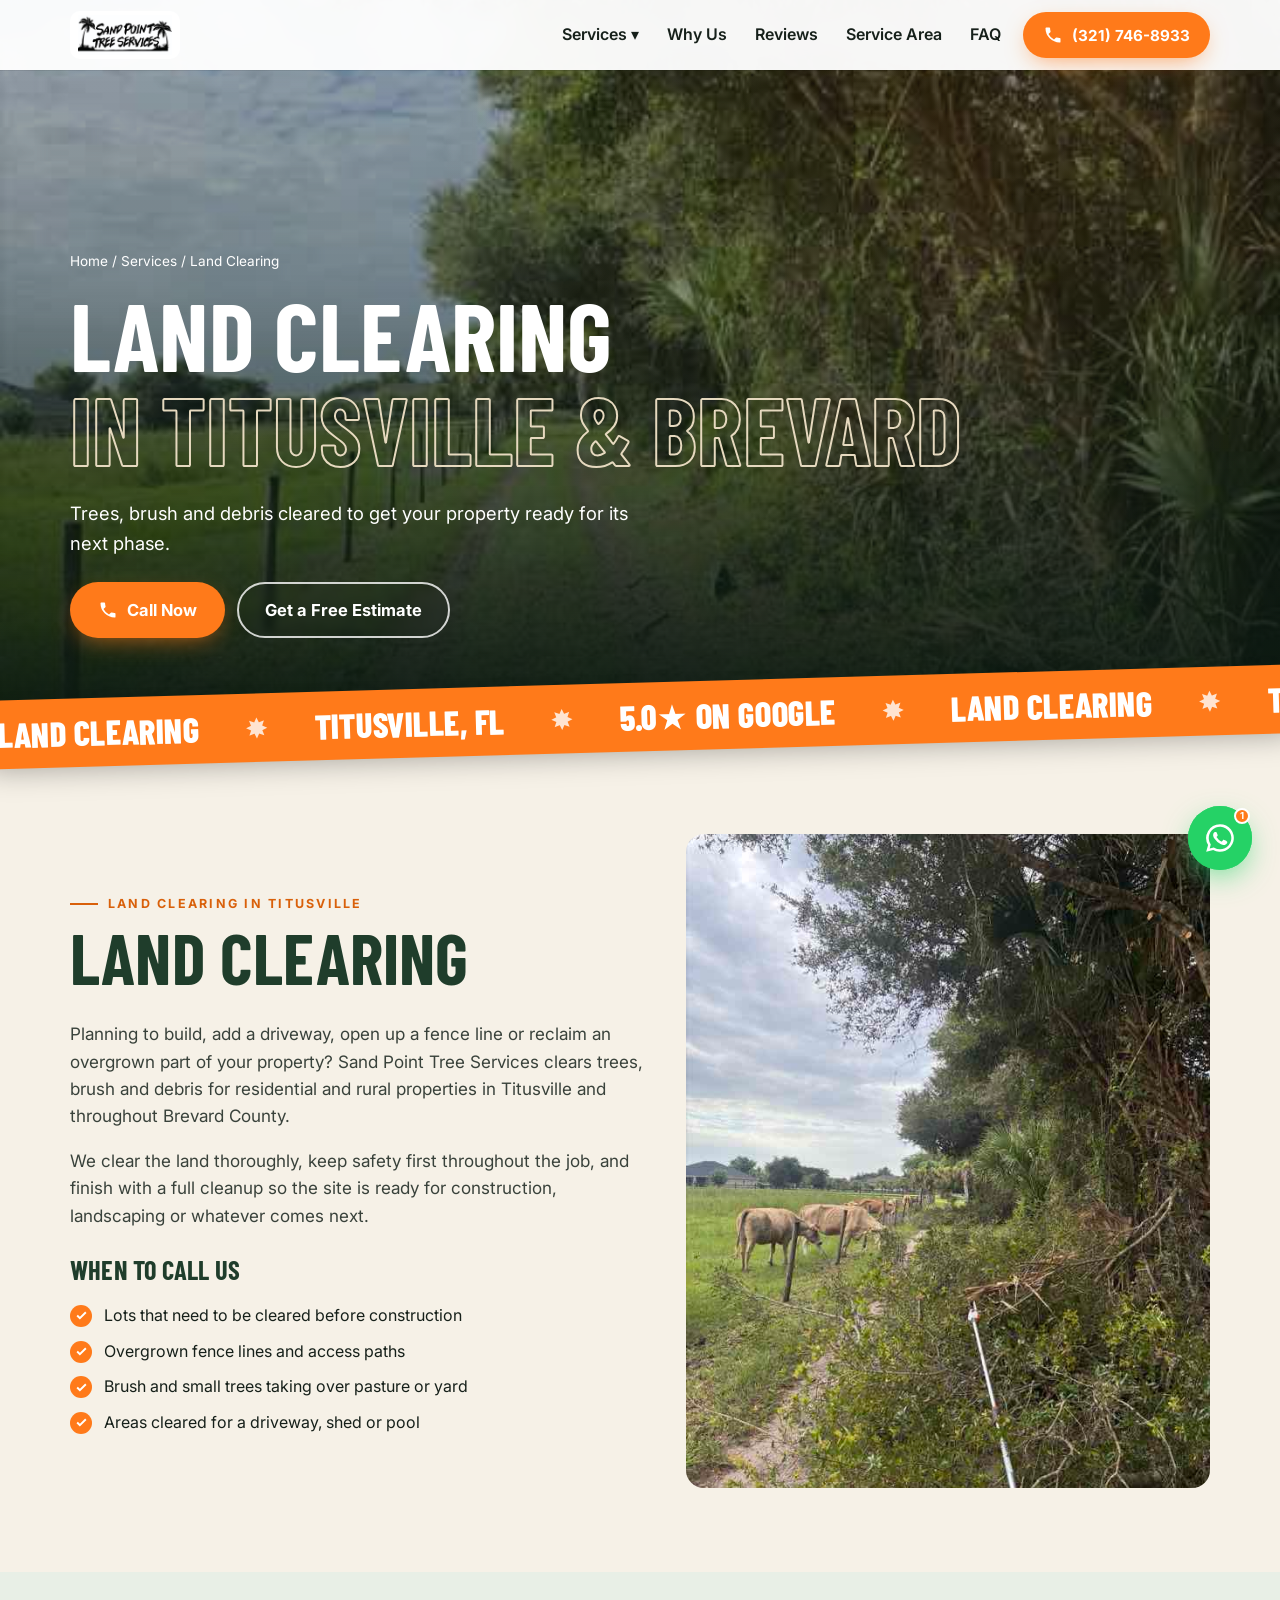
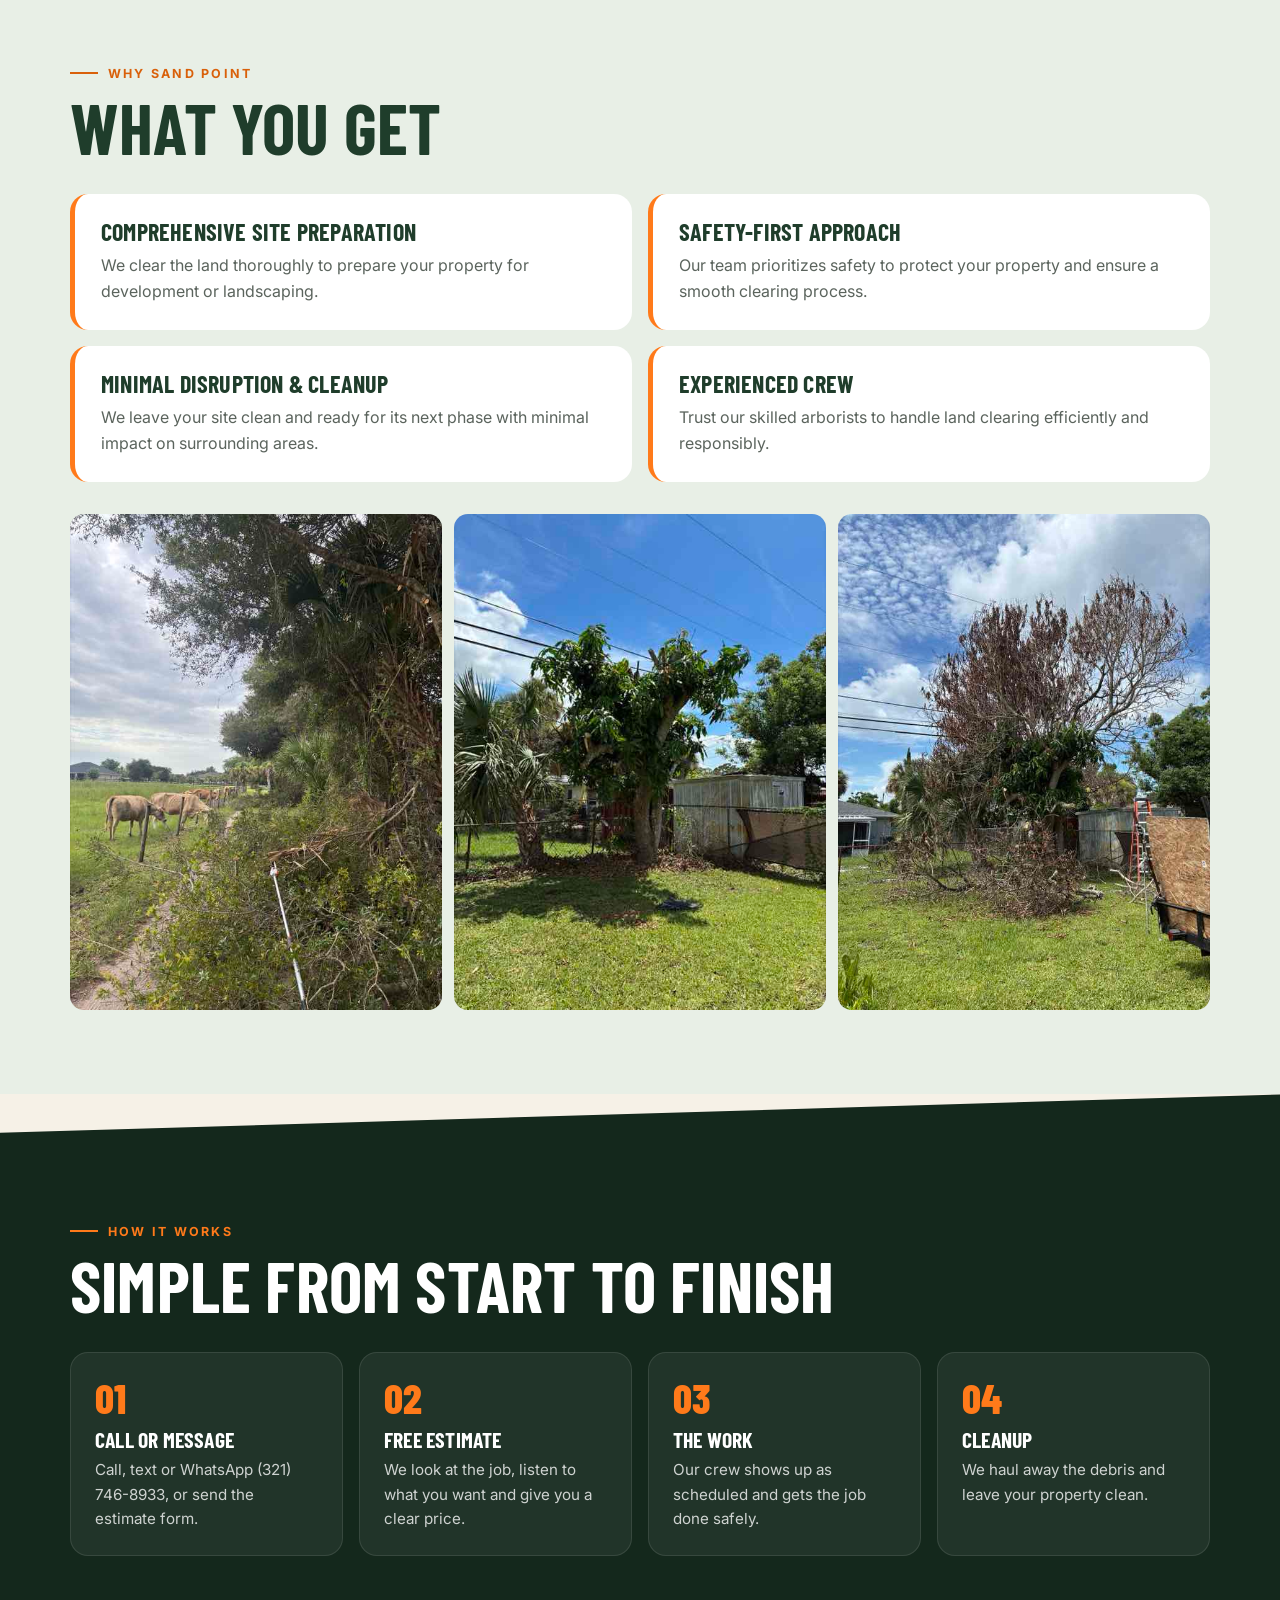
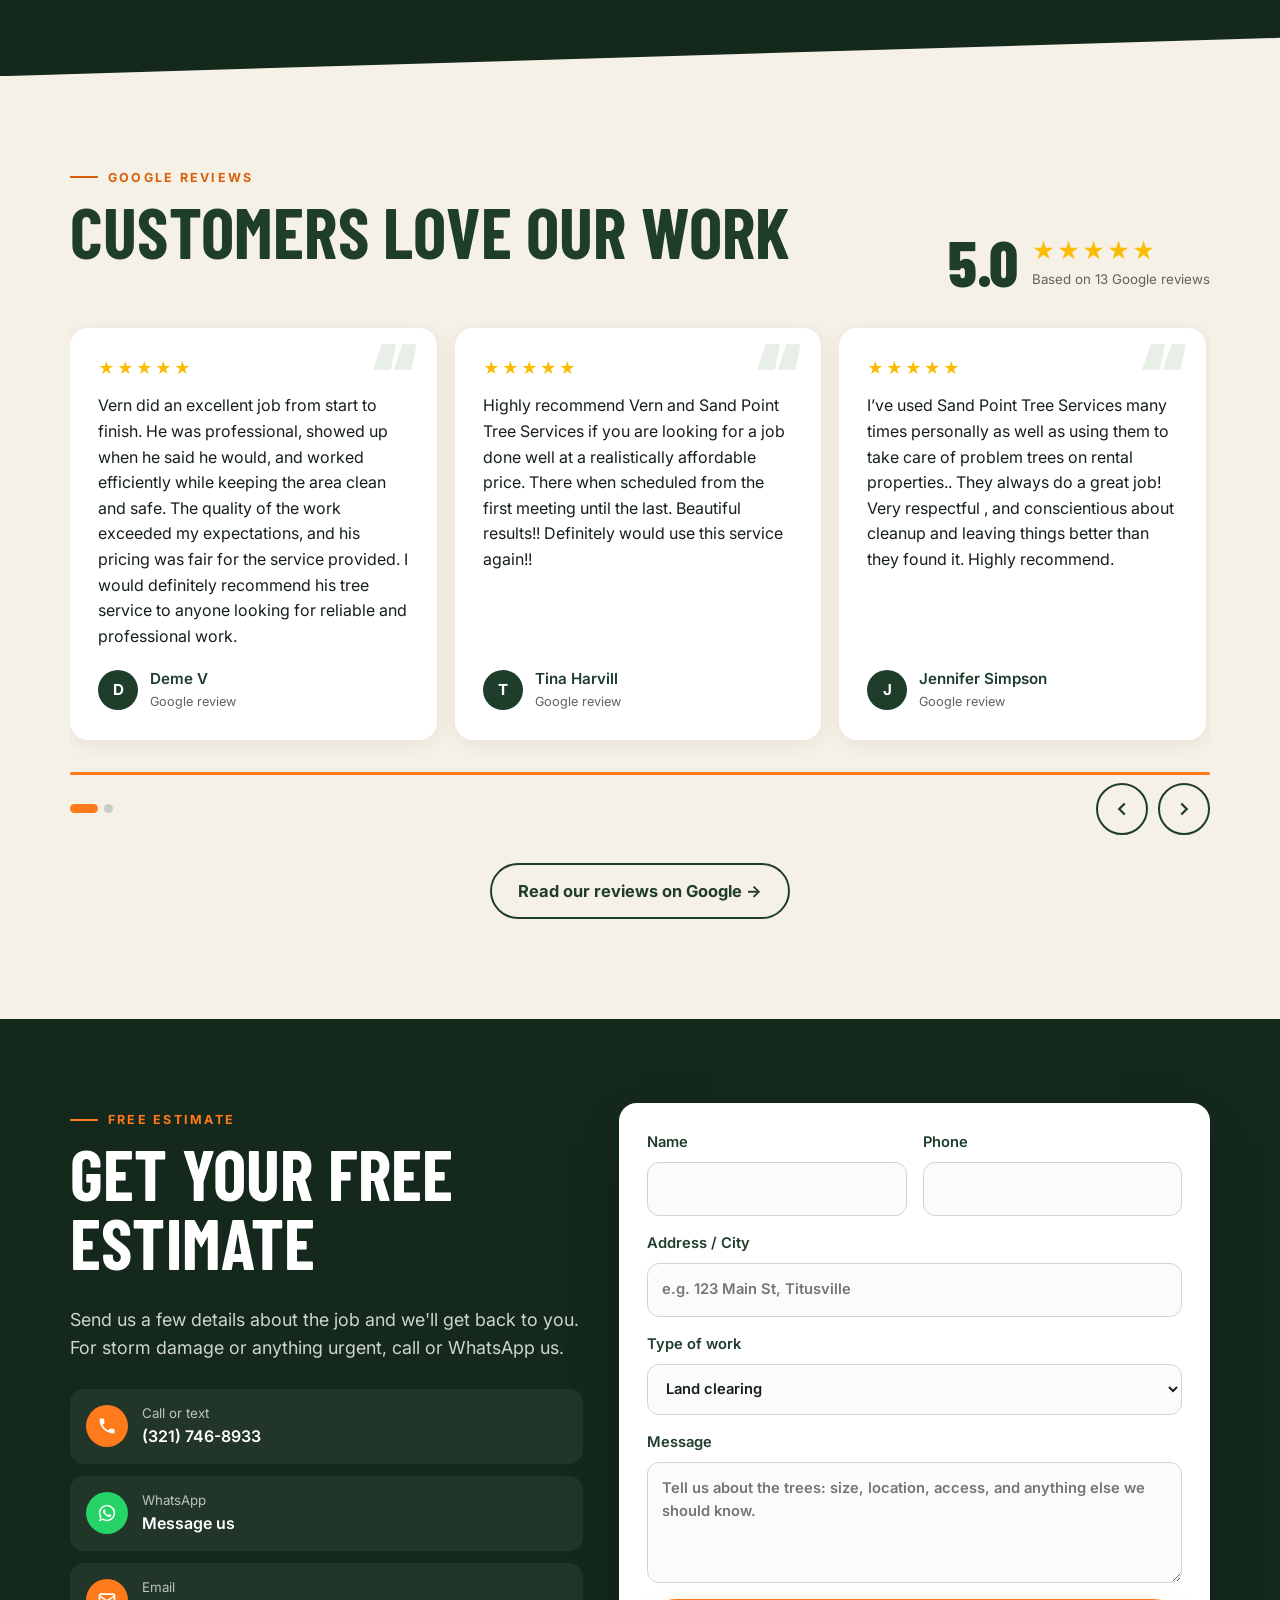
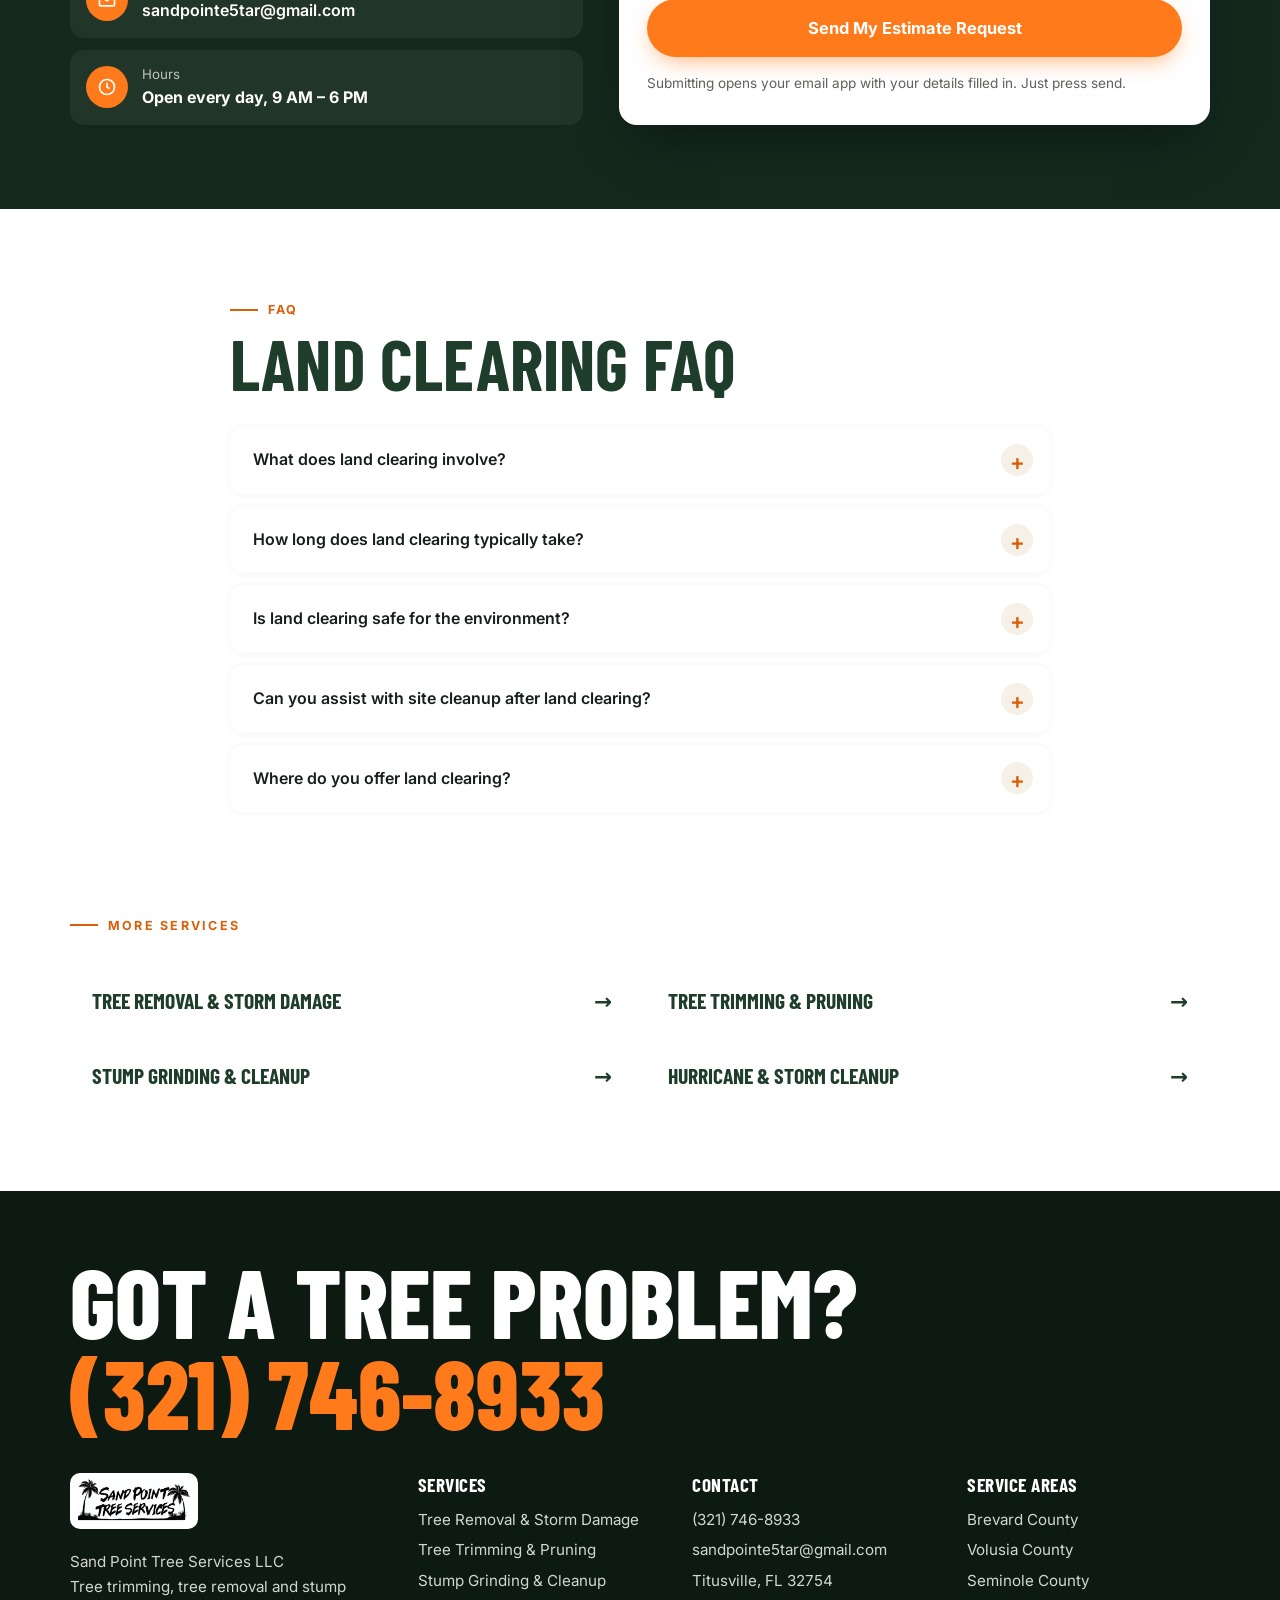
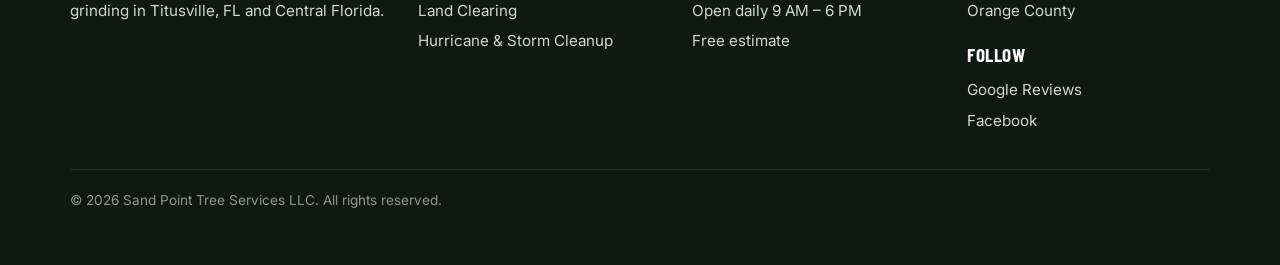
==== services/land-clearing.html @ 82dedea3 "Redesign: chainsaw intro, review carousel, WhatsApp button, service pages Co-Authored-By: Claude Opu" ====
<!doctype html>
<html lang="en">
<head>
<meta charset="utf-8">
<meta name="viewport" content="width=device-width, initial-scale=1, viewport-fit=cover">
<title>Land Clearing Titusville FL | Tree, Brush &amp; Lot Clearing</title>
<meta name="description" content="Land clearing in Titusville and Brevard County: trees, brush and debris removed to prepare land for construction or landscaping. Sand Point Tree Services – (321) 746-8933.">
<link rel="canonical" href="https://revupag.github.io/sandpoint-tree-services/services/land-clearing.html">
<meta property="og:title" content="Land Clearing Titusville FL | Tree, Brush &amp; Lot Clearing">
<meta property="og:description" content="Land clearing in Titusville and Brevard County: trees, brush and debris removed to prepare land for construction or landscaping. Sand Point Tree Services – (321) 746-8933.">
<meta property="og:type" content="website">
<meta property="og:url" content="https://revupag.github.io/sandpoint-tree-services/services/land-clearing.html">
<meta property="og:image" content="https://revupag.github.io/sandpoint-tree-services/img/land-clearing.jpg">
<meta name="theme-color" content="#14281c">
<link rel="icon" href="../img/logo.jpg">
<link rel="preconnect" href="https://fonts.googleapis.com">
<link rel="preconnect" href="https://fonts.gstatic.com" crossorigin>
<link href="https://fonts.googleapis.com/css2?family=Barlow+Condensed:wght@600;700;800&family=Inter:wght@400;500;600;700&display=swap" rel="stylesheet">
<link rel="stylesheet" href="../style.css">
<link rel="preload" as="image" href="../img/land-clearing.jpg">

<script type="application/ld+json">{"@context": "https://schema.org", "@type": "Service", "name": "Land Clearing", "serviceType": "Land Clearing", "url": "https://revupag.github.io/sandpoint-tree-services/services/land-clearing.html", "description": "Land clearing in Titusville and Brevard County: trees, brush and debris removed to prepare land for construction or landscaping. Sand Point Tree Services – (321) 746-8933.", "provider": {"@id": "https://revupag.github.io/sandpoint-tree-services/#business", "@type": ["LocalBusiness", "TreeService"], "name": "Sand Point Tree Services LLC", "telephone": "+1-321-746-8933"}, "areaServed": [{"@type": "AdministrativeArea", "name": "Brevard County, FL"}, {"@type": "AdministrativeArea", "name": "Volusia County, FL"}, {"@type": "AdministrativeArea", "name": "Seminole County, FL"}, {"@type": "AdministrativeArea", "name": "Orange County, FL"}]}</script>
<script type="application/ld+json">{"@context": "https://schema.org", "@type": "BreadcrumbList", "itemListElement": [{"@type": "ListItem", "position": 1, "name": "Home", "item": "https://revupag.github.io/sandpoint-tree-services/"}, {"@type": "ListItem", "position": 2, "name": "Land Clearing", "item": "https://revupag.github.io/sandpoint-tree-services/services/land-clearing.html"}]}</script>
<script type="application/ld+json">{"@context": "https://schema.org", "@type": "FAQPage", "mainEntity": [{"@type": "Question", "name": "What does land clearing involve?", "acceptedAnswer": {"@type": "Answer", "text": "Land clearing includes removing trees, brush, and debris to prepare the land for construction or landscaping."}}, {"@type": "Question", "name": "How long does land clearing typically take?", "acceptedAnswer": {"@type": "Answer", "text": "The duration depends on the size and complexity of the site but generally ranges from a few days to a week."}}, {"@type": "Question", "name": "Is land clearing safe for the environment?", "acceptedAnswer": {"@type": "Answer", "text": "Yes, our team follows best practices to minimize environmental impact while ensuring safety and efficiency."}}, {"@type": "Question", "name": "Can you assist with site cleanup after land clearing?", "acceptedAnswer": {"@type": "Answer", "text": "Absolutely. We provide thorough cleanup to leave your property ready for its next use."}}, {"@type": "Question", "name": "Where do you offer land clearing?", "acceptedAnswer": {"@type": "Answer", "text": "We serve Titusville, Rockledge, Palm Bay, Port St. John, Mims, Cocoa and surrounding regions."}}]}</script>
</head>
<body class="page">
<header>
  <nav class="wrap nav" aria-label="Main">
    <a class="logo" href="../index.html"><img src="../img/logo.jpg" alt="Sand Point Tree Services logo" width="94" height="40"></a>
    <div class="menu">
      <ul>
        <li class="has-sub"><a href="../index.html#services">Services ▾</a><ul class="sub"><li><a href="../services/tree-removal.html">Tree Removal &amp; Storm Damage</a></li><li><a href="../services/tree-trimming.html">Tree Trimming &amp; Pruning</a></li><li><a href="../services/stump-grinding.html">Stump Grinding &amp; Cleanup</a></li><li><a href="../services/land-clearing.html">Land Clearing</a></li><li><a href="../services/storm-cleanup.html">Hurricane &amp; Storm Cleanup</a></li></ul></li>
        <li><a href="../index.html#why">Why Us</a></li>
        <li><a href="../index.html#reviews">Reviews</a></li>
        <li><a href="../index.html#area">Service Area</a></li>
        <li><a href="../index.html#faq">FAQ</a></li>
      </ul>
      <a class="btn btn-orange call-btn" href="tel:+13217468933"><svg viewBox="0 0 24 24" fill="currentColor" aria-hidden="true"><path d="M6.6 10.8a15.1 15.1 0 0 0 6.6 6.6l2.2-2.2a1 1 0 0 1 1-.25 11.4 11.4 0 0 0 3.6.57 1 1 0 0 1 1 1V20a1 1 0 0 1-1 1A17 17 0 0 1 3 4a1 1 0 0 1 1-1h3.5a1 1 0 0 1 1 1c0 1.25.2 2.45.57 3.57a1 1 0 0 1-.25 1L6.6 10.8z"/></svg> (321) 746-8933</a>
      <button class="burger" data-drawer aria-label="Open menu"><svg viewBox="0 0 24 24" fill="none" stroke="currentColor" stroke-width="2.5" aria-hidden="true"><path d="M4 7h16M4 12h16M4 17h16"/></svg></button>
    </div>
  </nav>
</header>
<div class="drawer" id="drawer">
  <button class="close" data-drawer aria-label="Close menu">×</button>
  <a href="../index.html">Home</a>
  <a href="../index.html#services">Services</a>
  <div class="small"><a href="../services/tree-removal.html">Tree Removal &amp; Storm Damage</a><a href="../services/tree-trimming.html">Tree Trimming &amp; Pruning</a><a href="../services/stump-grinding.html">Stump Grinding &amp; Cleanup</a><a href="../services/land-clearing.html">Land Clearing</a><a href="../services/storm-cleanup.html">Hurricane &amp; Storm Cleanup</a></div>
  <a href="../index.html#why">Why Us</a>
  <a href="../index.html#reviews">Reviews</a>
  <a href="../index.html#area">Service Area</a>
  <a href="../index.html#faq">FAQ</a>
  <a href="../index.html#estimate" style="color:var(--orange)">Free Estimate</a>
  <p style="margin-top:24px"><a class="btn btn-orange" style="font-size:1.1rem;display:inline-flex" href="tel:+13217468933"><svg viewBox="0 0 24 24" fill="currentColor" aria-hidden="true"><path d="M6.6 10.8a15.1 15.1 0 0 0 6.6 6.6l2.2-2.2a1 1 0 0 1 1-.25 11.4 11.4 0 0 0 3.6.57 1 1 0 0 1 1 1V20a1 1 0 0 1-1 1A17 17 0 0 1 3 4a1 1 0 0 1 1-1h3.5a1 1 0 0 1 1 1c0 1.25.2 2.45.57 3.57a1 1 0 0 1-.25 1L6.6 10.8z"/></svg> (321) 746-8933</a></p>
</div>
<main>
<section class="hero page-hero">
  <img class="hero-bg" src="../img/land-clearing.jpg" alt="Cleared dirt access path along a pasture fence line after brush and tree clearing" fetchpriority="high">
  <div class="wrap">
    <nav class="crumbs fade-up" aria-label="Breadcrumb"><a href="../index.html">Home</a> / <a href="../index.html#services">Services</a> / Land Clearing</nav>
    <h1><span class="line"><span>Land Clearing</span></span><span class="line"><span class="outline">in Titusville &amp; Brevard</span></span></h1>
    <p class="fade-up">Trees, brush and debris cleared to get your property ready for its next phase.</p>
    <div class="cta-row fade-up">
      <a class="btn btn-orange" href="tel:+13217468933"><svg viewBox="0 0 24 24" fill="currentColor" aria-hidden="true"><path d="M6.6 10.8a15.1 15.1 0 0 0 6.6 6.6l2.2-2.2a1 1 0 0 1 1-.25 11.4 11.4 0 0 0 3.6.57 1 1 0 0 1 1 1V20a1 1 0 0 1-1 1A17 17 0 0 1 3 4a1 1 0 0 1 1-1h3.5a1 1 0 0 1 1 1c0 1.25.2 2.45.57 3.57a1 1 0 0 1-.25 1L6.6 10.8z"/></svg> Call Now</a>
      <a class="btn btn-ghost" href="#estimate">Get a Free Estimate</a>
    </div>
  </div>
</section>
<div class="ticker" aria-hidden="true"><div class="ticker-track"><span>Land Clearing</span><span>Titusville, FL</span><span>5.0★ on Google</span><span>Land Clearing</span><span>Titusville, FL</span><span>5.0★ on Google</span><span>Land Clearing</span><span>Titusville, FL</span><span>5.0★ on Google</span><span>Land Clearing</span><span>Titusville, FL</span><span>5.0★ on Google</span></div></div>

<section>
  <div class="wrap split">
    <div class="prose reveal">
      <span class="eyebrow">Land Clearing in Titusville</span>
      <h2>Land Clearing</h2>
      <p>Planning to build, add a driveway, open up a fence line or reclaim an overgrown part of your property? Sand Point Tree Services clears trees, brush and debris for residential and rural properties in Titusville and throughout Brevard County.</p><p>We clear the land thoroughly, keep safety first throughout the job, and finish with a full cleanup so the site is ready for construction, landscaping or whatever comes next.</p>
      <h3 style="margin-top:28px;color:var(--green-800)">When to call us</h3>
      <ul class="checks"><li>Lots that need to be cleared before construction</li><li>Overgrown fence lines and access paths</li><li>Brush and small trees taking over pasture or yard</li><li>Areas cleared for a driveway, shed or pool</li></ul>
    </div>
    <img class="reveal d1" src="../img/pasture-clearing.jpg" alt="Overgrown fence line being cleared next to a cattle pasture" loading="lazy">
  </div>
</section>

<section style="background:var(--green-100)">
  <div class="wrap">
    <span class="eyebrow">Why Sand Point</span>
    <h2 class="reveal">What You Get</h2>
    <div class="benefits">
<div class="benefit reveal d0"><h3>Comprehensive site preparation</h3><p>We clear the land thoroughly to prepare your property for development or landscaping.</p></div>
<div class="benefit reveal d1"><h3>Safety-first approach</h3><p>Our team prioritizes safety to protect your property and ensure a smooth clearing process.</p></div>
<div class="benefit reveal d0"><h3>Minimal disruption &amp; cleanup</h3><p>We leave your site clean and ready for its next phase with minimal impact on surrounding areas.</p></div>
<div class="benefit reveal d1"><h3>Experienced crew</h3><p>Trust our skilled arborists to handle land clearing efficiently and responsibly.</p></div>
    </div>
    <div class="photo-row"><img class="reveal d0" src="../img/pasture-clearing.jpg" alt="Fence line along a pasture during clearing" loading="lazy"><img class="reveal d1" src="../img/tree-thinning.jpg" alt="Trees cut back along a property fence" loading="lazy"><img class="reveal d2" src="../img/storm-cleanup.jpg" alt="Tree and brush being cleared beside a building" loading="lazy"></div>
  </div>
</section>

<section class="why">
  <div class="wrap">
    <span class="eyebrow">How it works</span>
    <h2 class="reveal">Simple From Start to Finish</h2>
    <div class="steps">
      <div class="step reveal"><h3>Call or message</h3><p>Call, text or WhatsApp (321) 746-8933, or send the estimate form.</p></div>
      <div class="step reveal d1"><h3>Free estimate</h3><p>We look at the job, listen to what you want and give you a clear price.</p></div>
      <div class="step reveal d2"><h3>The work</h3><p>Our crew shows up as scheduled and gets the job done safely.</p></div>
      <div class="step reveal d3"><h3>Cleanup</h3><p>We haul away the debris and leave your property clean.</p></div>
    </div>
  </div>
</section>

<section id="reviews">
  <div class="wrap">
    <div class="rev-head reveal">
      <div><span class="eyebrow">Google reviews</span><h2>Customers Love Our Work</h2></div>
      <a class="score" href="https://www.google.com/maps/place/data=!4m2!3m1!1s0x2f2010b05a15b7ad:0xd5bb09c6d27dcad5" target="_blank" rel="noopener" style="text-decoration:none">
        <b>5.0</b><div><span class="stars" aria-label="5 out of 5 stars">★★★★★</span><small>Based on 13 Google reviews</small></div>
      </a>
    </div>
    <div class="carousel reveal" aria-roledescription="carousel" aria-label="Customer reviews">
      <div class="track">
<figure class="review"><span class="stars" aria-label="5 out of 5 stars">★★★★★</span><blockquote>Vern did an excellent job from start to finish. He was professional, showed up when he said he would, and worked efficiently while keeping the area clean and safe. The quality of the work exceeded my expectations, and his pricing was fair for the service provided. I would definitely recommend his tree service to anyone looking for reliable and professional work.</blockquote><figcaption><i aria-hidden="true">D</i><span>Deme V<small>Google review</small></span></figcaption></figure>
<figure class="review"><span class="stars" aria-label="5 out of 5 stars">★★★★★</span><blockquote>Highly recommend Vern and Sand Point Tree Services if you are looking for a job done well at a realistically affordable price. There when scheduled from the first meeting until the last. Beautiful results!! Definitely would use this service again!!</blockquote><figcaption><i aria-hidden="true">T</i><span>Tina Harvill<small>Google review</small></span></figcaption></figure>
<figure class="review"><span class="stars" aria-label="5 out of 5 stars">★★★★★</span><blockquote>I’ve used Sand Point Tree Services many times personally as well as using them to take care of problem trees on rental properties.. They always do a great job! Very respectful , and conscientious about cleanup and leaving things better than they found it. Highly recommend.</blockquote><figcaption><i aria-hidden="true">J</i><span>Jennifer Simpson<small>Google review</small></span></figcaption></figure>
<figure class="review"><span class="stars" aria-label="5 out of 5 stars">★★★★★</span><blockquote>Had a great experience. I highly recommend!</blockquote><figcaption><i aria-hidden="true">R</i><span>rayfarag<small>Google review</small></span></figcaption></figure>
      </div>
      <div class="progress"><span></span></div>
      <div class="car-ctrl">
        <div class="dots"></div>
        <div class="arrows">
          <button class="arrow prev" aria-label="Previous review"><svg viewBox="0 0 24 24" fill="none" stroke="currentColor" stroke-width="2.5" aria-hidden="true"><path d="M15 18 9 12l6-6"/></svg></button>
          <button class="arrow next" aria-label="Next review"><svg viewBox="0 0 24 24" fill="none" stroke="currentColor" stroke-width="2.5" aria-hidden="true"><path d="m9 18 6-6-6-6"/></svg></button>
        </div>
      </div>
    </div>
    <p style="text-align:center;margin-top:28px"><a class="btn btn-outline" href="https://www.google.com/maps/place/data=!4m2!3m1!1s0x2f2010b05a15b7ad:0xd5bb09c6d27dcad5" target="_blank" rel="noopener">Read our reviews on Google →</a></p>
  </div>
</section>

<section class="estimate" id="estimate">
  <div class="wrap estimate-grid">
    <div class="reveal">
      <span class="eyebrow">Free estimate</span>
      <h2>Get Your Free Estimate</h2>
      <p class="lead">Send us a few details about the job and we'll get back to you. For storm damage or anything urgent, call or WhatsApp us.</p>
      <ul class="contact-list">
        <li><span class="ico"><svg viewBox="0 0 24 24" fill="currentColor" aria-hidden="true"><path d="M6.6 10.8a15.1 15.1 0 0 0 6.6 6.6l2.2-2.2a1 1 0 0 1 1-.25 11.4 11.4 0 0 0 3.6.57 1 1 0 0 1 1 1V20a1 1 0 0 1-1 1A17 17 0 0 1 3 4a1 1 0 0 1 1-1h3.5a1 1 0 0 1 1 1c0 1.25.2 2.45.57 3.57a1 1 0 0 1-.25 1L6.6 10.8z"/></svg></span><div><small>Call or text</small><a href="tel:+13217468933">(321) 746-8933</a></div></li>
        <li><span class="ico" style="background:var(--wa)"><svg viewBox="0 0 32 32" fill="currentColor" aria-hidden="true"><path d="M16 3a13 13 0 0 0-11.2 19.6L3 29l6.6-1.7A13 13 0 1 0 16 3zm0 23.6a10.6 10.6 0 0 1-5.4-1.5l-.4-.2-3.9 1 1-3.8-.2-.4A10.6 10.6 0 1 1 16 26.6zm5.8-7.9c-.3-.2-1.9-.9-2.2-1s-.5-.2-.7.2-.8 1-1 1.2-.4.2-.7.1a8.7 8.7 0 0 1-4.3-3.8c-.3-.6.3-.5.9-1.7.1-.2 0-.4 0-.5l-1-2.4c-.3-.6-.5-.5-.7-.5h-.6a1.2 1.2 0 0 0-.9.4 3.7 3.7 0 0 0-1.1 2.7 6.4 6.4 0 0 0 1.4 3.4 14.6 14.6 0 0 0 5.6 4.9c2.1.9 2.9 1 3.9.8a3.3 3.3 0 0 0 2.2-1.5 2.7 2.7 0 0 0 .2-1.5c-.1-.2-.3-.3-.6-.4z"/></svg></span><div><small>WhatsApp</small><a href="https://wa.me/13217468933?text=Hi%20Sand%20Point!%20I%27d%20like%20a%20free%20tree%20service%20estimate." target="_blank" rel="noopener">Message us</a></div></li>
        <li><span class="ico"><svg viewBox="0 0 24 24" fill="none" stroke="currentColor" stroke-width="2" aria-hidden="true"><rect x="3" y="5" width="18" height="14" rx="2"/><path d="m3 7 9 6 9-6"/></svg></span><div><small>Email</small><a href="mailto:sandpointe5tar@gmail.com">sandpointe5tar@gmail.com</a></div></li>
        <li><span class="ico"><svg viewBox="0 0 24 24" fill="none" stroke="currentColor" stroke-width="2" aria-hidden="true"><circle cx="12" cy="12" r="9"/><path d="M12 7v5l3 2"/></svg></span><div><small>Hours</small><strong>Open every day, 9 AM – 6 PM</strong></div></li>
      </ul>
    </div>
    <form id="estimate-form" class="reveal d1" action="mailto:sandpointe5tar@gmail.com" method="post" enctype="text/plain">
      <div class="two">
        <label>Name<input name="name" autocomplete="name" required></label>
        <label>Phone<input name="phone" type="tel" autocomplete="tel" required></label>
      </div>
      <label>Address / City<input name="address" autocomplete="street-address" placeholder="e.g. 123 Main St, Titusville" required></label>
      <label>Type of work<select name="work" required><option value="">Select a service…</option><option>Tree removal</option><option>Tree trimming / pruning</option><option>Palm trimming</option><option>Stump grinding</option><option selected>Land clearing</option><option>Storm / hurricane cleanup</option><option>Other / not sure</option></select></label>
      <label>Message<textarea name="message" placeholder="Tell us about the trees: size, location, access, and anything else we should know."></textarea></label>
      <button class="btn btn-orange" type="submit">Send My Estimate Request</button>
      <p class="form-note">Submitting opens your email app with your details filled in. Just press send.</p>
    </form>
  </div>
</section>

<section id="faq" style="background:#fff">
  <div class="wrap faq">
    <span class="eyebrow">FAQ</span>
    <h2 class="reveal">Land Clearing FAQ</h2>
<details class="reveal"><summary>What does land clearing involve?</summary><p>Land clearing includes removing trees, brush, and debris to prepare the land for construction or landscaping.</p></details>
<details class="reveal"><summary>How long does land clearing typically take?</summary><p>The duration depends on the size and complexity of the site but generally ranges from a few days to a week.</p></details>
<details class="reveal"><summary>Is land clearing safe for the environment?</summary><p>Yes, our team follows best practices to minimize environmental impact while ensuring safety and efficiency.</p></details>
<details class="reveal"><summary>Can you assist with site cleanup after land clearing?</summary><p>Absolutely. We provide thorough cleanup to leave your property ready for its next use.</p></details>
<details class="reveal"><summary>Where do you offer land clearing?</summary><p>We serve Titusville, Rockledge, Palm Bay, Port St. John, Mims, Cocoa and surrounding regions.</p></details>
  </div>
</section>
<section style="padding-top:0;background:#fff">
  <div class="wrap">
    <span class="eyebrow">More services</span>
    <div class="others"><a href="tree-removal.html">Tree Removal &amp; Storm Damage <span>→</span></a><a href="tree-trimming.html">Tree Trimming &amp; Pruning <span>→</span></a><a href="stump-grinding.html">Stump Grinding &amp; Cleanup <span>→</span></a><a href="storm-cleanup.html">Hurricane &amp; Storm Cleanup <span>→</span></a></div>
  </div>
</section>
</main>
<footer>
  <div class="wrap">
    <p class="foot-big">Got a tree problem?<br><a href="tel:+13217468933">(321) 746-8933</a></p>
    <div class="foot-grid">
      <div>
        <span class="logo" style="display:inline-block;margin-bottom:14px"><img src="../img/logo.jpg" alt="Sand Point Tree Services logo" loading="lazy" style="height:48px"></span>
        <p>Sand Point Tree Services LLC<br>Tree trimming, tree removal and stump grinding in Titusville, FL and Central Florida.</p>
      </div>
      <div><h4>Services</h4><ul><li><a href="../services/tree-removal.html">Tree Removal &amp; Storm Damage</a></li><li><a href="../services/tree-trimming.html">Tree Trimming &amp; Pruning</a></li><li><a href="../services/stump-grinding.html">Stump Grinding &amp; Cleanup</a></li><li><a href="../services/land-clearing.html">Land Clearing</a></li><li><a href="../services/storm-cleanup.html">Hurricane &amp; Storm Cleanup</a></li></ul></div>
      <div><h4>Contact</h4><ul>
        <li><a href="tel:+13217468933">(321) 746-8933</a></li>
        <li><a href="mailto:sandpointe5tar@gmail.com">sandpointe5tar@gmail.com</a></li>
        <li>Titusville, FL 32754</li>
        <li>Open daily 9 AM – 6 PM</li>
        <li><a href="../index.html#estimate">Free estimate</a></li></ul></div>
      <div><h4>Service Areas</h4><ul><li>Brevard County</li><li>Volusia County</li><li>Seminole County</li><li>Orange County</li></ul>
        <h4 style="margin-top:20px">Follow</h4><ul><li><a href="https://www.google.com/maps/place/data=!4m2!3m1!1s0x2f2010b05a15b7ad:0xd5bb09c6d27dcad5" target="_blank" rel="noopener">Google Reviews</a></li><li><a href="https://www.facebook.com/profile.php?id=61575041909936" target="_blank" rel="noopener">Facebook</a></li></ul></div>
    </div>
    <p class="copy">© <span id="yr">2026</span> Sand Point Tree Services LLC. All rights reserved.</p>
  </div>
</footer>
<a class="wa" href="https://wa.me/13217468933?text=Hi%20Sand%20Point!%20I%27d%20like%20a%20free%20tree%20service%20estimate." target="_blank" rel="noopener" aria-label="Chat with us on WhatsApp">
  <span class="wa-tip">Need a tree quote? 👋<small>Chat with us on WhatsApp</small></span>
  <span class="wa-btn"><svg viewBox="0 0 32 32" fill="currentColor" aria-hidden="true"><path d="M16 3a13 13 0 0 0-11.2 19.6L3 29l6.6-1.7A13 13 0 1 0 16 3zm0 23.6a10.6 10.6 0 0 1-5.4-1.5l-.4-.2-3.9 1 1-3.8-.2-.4A10.6 10.6 0 1 1 16 26.6zm5.8-7.9c-.3-.2-1.9-.9-2.2-1s-.5-.2-.7.2-.8 1-1 1.2-.4.2-.7.1a8.7 8.7 0 0 1-4.3-3.8c-.3-.6.3-.5.9-1.7.1-.2 0-.4 0-.5l-1-2.4c-.3-.6-.5-.5-.7-.5h-.6a1.2 1.2 0 0 0-.9.4 3.7 3.7 0 0 0-1.1 2.7 6.4 6.4 0 0 0 1.4 3.4 14.6 14.6 0 0 0 5.6 4.9c2.1.9 2.9 1 3.9.8a3.3 3.3 0 0 0 2.2-1.5 2.7 2.7 0 0 0 .2-1.5c-.1-.2-.3-.3-.6-.4z"/></svg><span class="wa-dot">1</span></span>
</a>
<div class="callbar">
  <a class="btn btn-orange" href="tel:+13217468933"><svg viewBox="0 0 24 24" fill="currentColor" aria-hidden="true"><path d="M6.6 10.8a15.1 15.1 0 0 0 6.6 6.6l2.2-2.2a1 1 0 0 1 1-.25 11.4 11.4 0 0 0 3.6.57 1 1 0 0 1 1 1V20a1 1 0 0 1-1 1A17 17 0 0 1 3 4a1 1 0 0 1 1-1h3.5a1 1 0 0 1 1 1c0 1.25.2 2.45.57 3.57a1 1 0 0 1-.25 1L6.6 10.8z"/></svg> Call Now</a>
  <a class="btn btn-green" href="../index.html#estimate">Free Estimate</a>
</div>
<script src="../main.js" defer></script>
</body>
</html>
---- style.css ----
:root{
  --green-950:#0c1a12; --green-900:#14281c; --green-800:#1f3d2b; --green-700:#2b5539; --green-100:#e8efe6;
  --sand:#f6f1e7; --sand-300:#e6d9bf; --orange:#ff7a1a; --orange-700:#d9600a; --wa:#25d366;
  --ink:#16201a; --muted:#5b645d; --radius:18px;
  --display:"Barlow Condensed",system-ui,sans-serif; --body:"Inter",system-ui,-apple-system,"Segoe UI",sans-serif;
  --ease:cubic-bezier(.22,1,.36,1);
}
*{box-sizing:border-box}
html{scroll-behavior:smooth;scroll-padding-top:76px}
html,body{overflow-x:clip}
body{margin:0;font:16px/1.6 var(--body);color:var(--ink);background:var(--sand)}
img{max-width:100%;display:block}
a{color:inherit}
h1,h2,h3{font-family:var(--display);line-height:.98;margin:0 0 .4em;letter-spacing:.2px;text-transform:uppercase}
h2{font-size:clamp(2.4rem,7vw,4.4rem);color:var(--green-800)}
h3{font-size:1.65rem}
p{margin:0 0 1em}
.wrap{max-width:1180px;margin:0 auto;padding:0 20px}
section{padding:84px 0;position:relative}
.eyebrow{display:inline-flex;align-items:center;gap:10px;font:700 .78rem var(--body);letter-spacing:.18em;text-transform:uppercase;color:var(--orange-700);margin-bottom:12px}
.eyebrow::before{content:"";width:28px;height:2px;background:currentColor}
.lead{font-size:1.12rem;color:var(--muted);max-width:640px}
.hl{color:var(--orange)}
.btn{position:relative;overflow:hidden;display:inline-flex;align-items:center;justify-content:center;gap:9px;padding:16px 26px;border-radius:999px;font:700 1.03rem var(--body);text-decoration:none;border:2px solid transparent;cursor:pointer;transition:transform .2s var(--ease),background .2s,box-shadow .2s}
.btn:hover{transform:translateY(-2px)}
.btn:active{transform:scale(.97)}
.btn svg{width:20px;height:20px;flex:none}
.btn-orange{background:var(--orange);color:#fff;box-shadow:0 8px 24px -8px rgba(255,122,26,.7)}
.btn-orange:hover{background:var(--orange-700)}
.btn-orange::after{content:"";position:absolute;top:0;left:-60%;width:40%;height:100%;background:linear-gradient(100deg,transparent,rgba(255,255,255,.45),transparent);transform:skewX(-20deg);animation:shine 3.6s 2s infinite}
@keyframes shine{0%{left:-60%}30%,100%{left:130%}}
.btn-ghost{border-color:rgba(255,255,255,.8);color:#fff;backdrop-filter:blur(4px)}
.btn-ghost:hover{background:rgba(255,255,255,.14)}
.btn-outline{border-color:var(--green-800);color:var(--green-800)}
.btn-outline:hover{background:var(--green-800);color:#fff}
.btn-green{background:var(--green-800);color:#fff}

/* ---------- header ---------- */
header{position:fixed;top:0;left:0;right:0;z-index:50;transition:background .3s,box-shadow .3s}
header.solid,body.page header{background:rgba(255,255,255,.96);backdrop-filter:blur(10px);box-shadow:0 1px 0 rgba(0,0,0,.08)}
.nav{display:flex;align-items:center;justify-content:space-between;height:70px;gap:12px}
.logo{background:#fff;border-radius:10px;padding:4px 8px;display:block}
.logo img{height:40px;width:auto}
.menu{display:flex;align-items:center;gap:10px}
.menu ul{display:none;list-style:none;margin:0;padding:0;gap:4px;font-weight:600}
.menu ul a{text-decoration:none;padding:8px 12px;border-radius:999px;color:#fff;transition:background .2s}
header.solid .menu ul a,body.page .menu ul a{color:var(--ink)}
.menu ul a:hover{background:rgba(127,127,127,.15)}
.has-sub{position:relative}
.sub{position:absolute;top:100%;left:0;min-width:260px;background:#fff;border-radius:14px;padding:8px;box-shadow:0 18px 40px -12px rgba(0,0,0,.25);opacity:0;visibility:hidden;transform:translateY(8px);transition:.2s var(--ease);display:grid!important}
.sub a{color:var(--ink)!important;display:block}
.has-sub:hover .sub,.has-sub:focus-within .sub{opacity:1;visibility:visible;transform:none}
.nav .btn{padding:11px 18px;font-size:.95rem}
.burger{width:46px;height:46px;border-radius:50%;border:0;background:var(--green-800);color:#fff;display:grid;place-items:center;cursor:pointer}
.burger svg{width:22px;height:22px}
.nav .call-btn{display:none}
@media(min-width:960px){.menu ul{display:flex}.burger{display:none}.nav .call-btn{display:inline-flex}}
.drawer{position:fixed;inset:0;z-index:70;background:var(--green-900);color:#fff;padding:90px 28px 40px;transform:translateY(-100%);transition:transform .5s var(--ease);overflow:auto}
.drawer.open{transform:none}
.drawer a{display:block;font:700 2.1rem/1.25 var(--display);text-transform:uppercase;text-decoration:none;padding:6px 0}
.drawer .small a{font:500 1.05rem var(--body);opacity:.85;padding:5px 0 5px 14px}
.drawer .close{position:absolute;top:14px;right:18px;background:none;border:0;color:#fff;font-size:2.4rem;cursor:pointer}

/* ---------- hero ---------- */
.hero{color:#fff;padding:0;min-height:100svh;display:flex;align-items:flex-end;background:var(--green-950);overflow:hidden}
.hero-bg{position:absolute;inset:0;width:100%;height:100%;object-fit:cover;object-position:50% 40%;animation:kenburns 18s ease-out both}
@keyframes kenburns{from{transform:scale(1.18)}to{transform:scale(1)}}
.hero::after{content:"";position:absolute;inset:0;background:linear-gradient(180deg,rgba(12,26,18,.35) 0%,rgba(12,26,18,.45) 40%,rgba(12,26,18,.96) 100%),radial-gradient(circle at 80% 20%,rgba(255,122,26,.18),transparent 50%)}
.hero .wrap{position:relative;z-index:1;padding-top:120px;padding-bottom:64px;width:100%}
.hero h1{font-size:clamp(3.2rem,12.5vw,7.6rem);max-width:980px;margin-bottom:.25em}
.hero h1 .line{display:block;overflow:hidden}
.hero h1 .line>span{display:inline-block;transform:translateY(105%);transition:transform 1s var(--ease)}
.hero h1 .line:nth-child(2)>span{transition-delay:.12s}
.hero h1 .line:nth-child(3)>span{transition-delay:.24s}
.ready .hero h1 .line>span{transform:none}
.hero h1 .outline{color:transparent;-webkit-text-stroke:2px var(--sand-300)}
.hero p{font-size:1.15rem;max-width:560px;opacity:.95}
.fade-up{opacity:0;transform:translateY(24px);transition:opacity .9s var(--ease) .45s,transform .9s var(--ease) .45s}
.ready .fade-up{opacity:1;transform:none}
.cta-row{display:flex;flex-wrap:wrap;gap:12px;margin-top:24px}
.cta-row .btn{flex:1 1 220px}
@media(min-width:600px){.cta-row .btn{flex:0 0 auto}}
.rating-pill{display:inline-flex;align-items:center;gap:10px;background:rgba(255,255,255,.12);border:1px solid rgba(255,255,255,.2);backdrop-filter:blur(8px);padding:8px 16px;border-radius:999px;font-weight:600;font-size:.95rem;margin-bottom:22px;text-decoration:none}
.rating-pill img{width:18px;height:18px}
.stars{color:#fbbc04;letter-spacing:2px}
.scroll-hint{position:absolute;right:24px;bottom:28px;z-index:1;display:none;writing-mode:vertical-rl;font-size:.75rem;letter-spacing:.3em;text-transform:uppercase;opacity:.7}
.scroll-hint::after{content:"";display:block;width:1px;height:60px;margin:10px auto 0;background:#fff;animation:drip 2s infinite}
@keyframes drip{0%{transform:scaleY(0);transform-origin:top}50%{transform:scaleY(1);transform-origin:top}51%{transform-origin:bottom}100%{transform:scaleY(0);transform-origin:bottom}}
@media(min-width:900px){.scroll-hint{display:block}}

/* page hero (service pages) */
.page-hero{min-height:78svh}
.page-hero h1{font-size:clamp(2.8rem,10vw,6rem)}
.crumbs{font-size:.85rem;opacity:.8;margin-bottom:14px}
.crumbs a{text-decoration:none}
.crumbs a:hover{text-decoration:underline}

/* ---------- ticker ---------- */
.ticker{background:var(--orange);color:#fff;overflow:hidden;padding:16px 0;transform:rotate(-1.6deg) scale(1.04);margin:-18px 0 0;position:relative;z-index:2;box-shadow:0 12px 30px -12px rgba(0,0,0,.35)}
.ticker-track{display:flex;width:max-content;animation:ticker 32s linear infinite}
.ticker span{font:800 clamp(1.4rem,4vw,2.1rem)/1 var(--display);text-transform:uppercase;white-space:nowrap;padding:0 22px;display:flex;align-items:center;gap:44px}
.ticker span::after{content:"✸";font-size:.8em;opacity:.8}
@keyframes ticker{to{transform:translateX(-50%)}}

/* ---------- stats ---------- */
.stats{display:grid;grid-template-columns:repeat(2,1fr);gap:14px;margin-top:10px}
@media(min-width:800px){.stats{grid-template-columns:repeat(4,1fr)}}
.stat{background:#fff;border-radius:var(--radius);padding:22px 20px;box-shadow:0 2px 14px rgba(20,40,28,.06)}
.stat b{display:block;font:800 clamp(2.6rem,7vw,3.6rem)/1 var(--display);color:var(--green-800)}
.stat>span{color:var(--muted);font-size:.92rem}

/* ---------- services ---------- */
.svc-list{display:grid;gap:18px;margin-top:36px}
@media(min-width:760px){.svc-list{grid-template-columns:repeat(2,1fr)}}
@media(min-width:1080px){.svc-list{grid-template-columns:repeat(3,1fr)}}
.svc{position:relative;display:block;border-radius:var(--radius);overflow:hidden;min-height:400px;color:#fff;text-decoration:none;background:var(--green-900);isolation:isolate}
.svc img{position:absolute;inset:0;width:100%;height:100%;object-fit:cover;transition:transform .9s var(--ease);z-index:-2}
.svc::before{content:"";position:absolute;inset:0;background:linear-gradient(180deg,rgba(12,26,18,.05) 25%,rgba(12,26,18,.92) 85%);z-index:-1;transition:background .4s}
.svc:hover img{transform:scale(1.08)}
.svc .num{position:absolute;top:18px;left:20px;font:800 1rem var(--display);letter-spacing:.1em;background:rgba(255,255,255,.16);backdrop-filter:blur(6px);padding:4px 10px;border-radius:999px}
.svc .body{position:absolute;left:0;right:0;bottom:0;padding:24px}
.svc h3{font-size:2rem;margin-bottom:.25em}
.svc p{margin:0;color:rgba(255,255,255,.85);font-size:.97rem}
.svc .more{display:inline-flex;align-items:center;gap:8px;margin-top:14px;font-weight:700;color:var(--orange)}
.svc .more i{display:inline-block;transition:transform .3s var(--ease);font-style:normal}
.svc:hover .more i{transform:translateX(6px)}
.svc-cta{background:var(--orange);display:flex;flex-direction:column;justify-content:flex-end;padding:28px;min-height:400px;border-radius:var(--radius);color:#fff}
.svc-cta h3{font-size:2.4rem}
.svc-cta .btn{background:#fff;color:var(--orange-700);align-self:flex-start}

/* ---------- why ---------- */
.why{background:var(--green-900);color:#fff;clip-path:polygon(0 3vw,100% 0,100% calc(100% - 3vw),0 100%);padding:120px 0}
.why h2{color:#fff}
.why .lead{color:rgba(255,255,255,.8)}
.why .eyebrow{color:var(--orange)}
.why-grid{display:grid;gap:40px;align-items:center}
@media(min-width:900px){.why-grid{grid-template-columns:1.05fr 1fr}}
.why-list{list-style:none;padding:0;margin:28px 0 0;display:grid;gap:14px}
.why-list li{display:flex;gap:16px;padding:16px;border-radius:14px;background:rgba(255,255,255,.05);border:1px solid rgba(255,255,255,.08);transition:background .3s,transform .3s var(--ease)}
.why-list li:hover{background:rgba(255,255,255,.09);transform:translateX(6px)}
.why-list .ico{flex:none;width:44px;height:44px;border-radius:12px;background:var(--orange);display:grid;place-items:center}
.why-list svg{width:22px;height:22px}
.why-list strong{display:block;font:700 1.4rem/1.1 var(--display);text-transform:uppercase;letter-spacing:.3px;margin-bottom:3px}
.why-list span{color:rgba(255,255,255,.78);font-size:.95rem}
.why-photos{position:relative;display:grid;grid-template-columns:1fr 1fr;gap:12px}
.why-photos img{border-radius:var(--radius);object-fit:cover;width:100%;height:100%}
.why-photos img:first-child{grid-column:1/-1;aspect-ratio:16/10;object-position:50% 35%}
.why-photos img:not(:first-child){aspect-ratio:3/4}
.badge{position:absolute;top:-22px;right:-8px;width:120px;height:120px;border-radius:50%;background:var(--orange);display:grid;place-items:center;text-align:center;font:800 1rem/1 var(--display);text-transform:uppercase;box-shadow:0 10px 30px -10px rgba(0,0,0,.5)}
.badge b{font-size:2.2rem;display:block}
.badge svg{position:absolute;inset:0;animation:spin 14s linear infinite}
@keyframes spin{to{transform:rotate(360deg)}}

/* ---------- reviews carousel ---------- */
.rev-head{display:flex;flex-wrap:wrap;align-items:flex-end;justify-content:space-between;gap:20px;margin-bottom:28px}
.score{display:flex;align-items:center;gap:14px}
.score b{font:800 4rem/1 var(--display);color:var(--green-800)}
.score .stars{font-size:1.4rem}
.score small{display:block;color:var(--muted)}
.carousel{position:relative}
.track{display:flex;gap:18px;overflow-x:auto;scroll-snap-type:x mandatory;scroll-behavior:smooth;padding:6px 2px 18px;scrollbar-width:none}
.track::-webkit-scrollbar{display:none}
.review{flex:0 0 88%;scroll-snap-align:start;background:#fff;border-radius:var(--radius);padding:28px;margin:0;box-shadow:0 4px 20px rgba(20,40,28,.07);display:flex;flex-direction:column;position:relative}
@media(min-width:700px){.review{flex-basis:calc(50% - 9px)}}
@media(min-width:1050px){.review{flex-basis:calc(33.333% - 12px)}}
.review::before{content:"“";position:absolute;top:-6px;right:20px;font:800 7rem/1 var(--display);color:var(--green-100)}
.review blockquote{margin:12px 0 18px;font-size:1rem;flex:1;position:relative}
.review figcaption{display:flex;align-items:center;gap:12px;font-weight:600;color:var(--green-800);font-size:.95rem}
.review figcaption i{width:40px;height:40px;border-radius:50%;background:var(--green-800);color:#fff;display:grid;place-items:center;font-style:normal;font-weight:700}
.review figcaption small{display:block;color:var(--muted);font-weight:400}
.car-ctrl{display:flex;align-items:center;justify-content:space-between;gap:16px;margin-top:8px}
.arrows{display:flex;gap:10px}
@media(max-width:959px){.car-ctrl{flex-direction:row-reverse;justify-content:flex-end}}
.arrow{width:52px;height:52px;border-radius:50%;border:2px solid var(--green-800);background:transparent;color:var(--green-800);display:grid;place-items:center;cursor:pointer;transition:background .2s,color .2s,transform .2s}
.arrow:hover{background:var(--green-800);color:#fff}
.arrow:active{transform:scale(.92)}
.arrow svg{width:22px;height:22px}
.dots{display:flex;gap:6px;flex-wrap:wrap}
.dots button{width:9px;height:9px;border-radius:999px;border:0;padding:0;background:#c9cfc8;cursor:pointer;transition:width .3s var(--ease),background .3s}
.dots button.on{width:28px;background:var(--orange)}
.progress{height:3px;background:#dfe4dd;border-radius:3px;overflow:hidden;margin-top:14px}
.progress span{display:block;height:100%;width:0;background:var(--orange)}
.progress span.run{animation:prog var(--dur,5s) linear forwards}
@keyframes prog{to{width:100%}}

/* gallery strip */
.gallery{display:flex;gap:12px;margin-top:40px;overflow:hidden;mask-image:linear-gradient(90deg,transparent,#000 6%,#000 94%,transparent)}
.gallery-track{display:flex;gap:12px;width:max-content;animation:ticker 45s linear infinite}
.gallery:hover .gallery-track{animation-play-state:paused}
.gallery img{height:260px;width:auto;aspect-ratio:3/4;object-fit:cover;border-radius:14px}

/* ---------- area ---------- */
.area{background:var(--green-100)}
.counties{display:grid;gap:16px;margin-top:32px}
@media(min-width:700px){.counties{grid-template-columns:repeat(2,1fr)}}
@media(min-width:1000px){.counties{grid-template-columns:repeat(4,1fr)}}
.county{background:#fff;border-radius:var(--radius);padding:24px;position:relative;overflow:hidden;transition:transform .3s var(--ease),box-shadow .3s}
.county:hover{transform:translateY(-6px);box-shadow:0 18px 40px -18px rgba(20,40,28,.35)}
.county::after{content:"";position:absolute;left:0;top:0;height:5px;width:100%;background:linear-gradient(90deg,var(--green-700),var(--orange));transform:scaleX(.25);transform-origin:left;transition:transform .5s var(--ease)}
.county:hover::after{transform:none}
.county h3{font-size:1.6rem;color:var(--green-800)}
.county ul{margin:0;padding:0;list-style:none;color:var(--muted);display:flex;flex-wrap:wrap;gap:6px}
.county li{background:var(--sand);border-radius:999px;padding:4px 12px;font-size:.88rem}

/* ---------- estimate ---------- */
.estimate{background:var(--green-900);color:#fff;overflow:hidden}
.estimate h2{color:#fff}
.estimate .lead{color:rgba(255,255,255,.8)}
.estimate .eyebrow{color:var(--orange)}
.estimate-grid{display:grid;gap:36px;position:relative}
@media(min-width:900px){.estimate-grid{grid-template-columns:1fr 1.15fr}}
.contact-list{list-style:none;padding:0;margin:26px 0 0;display:grid;gap:12px}
.contact-list li{display:flex;gap:14px;align-items:center;padding:14px 16px;border-radius:14px;background:rgba(255,255,255,.06)}
.contact-list .ico{width:42px;height:42px;border-radius:50%;background:var(--orange);display:grid;place-items:center;flex:none}
.contact-list .ico svg{width:20px;height:20px}
.contact-list a{font-weight:600;text-decoration:none}
.contact-list small{display:block;opacity:.7}
form{background:#fff;color:var(--ink);border-radius:var(--radius);padding:28px;box-shadow:0 20px 50px -20px rgba(0,0,0,.5);display:grid;gap:16px}
form .two{display:grid;gap:16px}
@media(min-width:600px){form .two{grid-template-columns:1fr 1fr}}
label{display:grid;gap:6px;font-weight:600;font-size:.92rem;color:var(--green-800)}
input,select,textarea{font:inherit;padding:14px;border:1.5px solid #cfd6cf;border-radius:12px;background:#fbfcfa;width:100%;color:var(--ink);transition:border-color .2s,box-shadow .2s}
input:focus,select:focus,textarea:focus{outline:none;border-color:var(--orange);box-shadow:0 0 0 4px rgba(255,122,26,.15)}
textarea{min-height:120px;resize:vertical}
.form-note{font-size:.85rem;color:var(--muted);margin:0}

/* ---------- faq ---------- */
.faq{max-width:860px}
details{background:#fff;border-radius:14px;margin-bottom:12px;box-shadow:0 1px 8px rgba(20,40,28,.05);border:1px solid transparent;transition:border-color .3s}
details[open]{border-color:var(--orange)}
summary{cursor:pointer;list-style:none;padding:20px 60px 20px 22px;font-weight:600;position:relative}
summary::-webkit-details-marker{display:none}
summary::after{content:"+";position:absolute;right:16px;top:50%;width:32px;height:32px;margin-top:-16px;border-radius:50%;background:var(--sand);display:grid;place-items:center;font-size:1.4rem;color:var(--orange-700);transition:transform .3s var(--ease),background .3s}
details[open] summary::after{transform:rotate(45deg);background:var(--orange);color:#fff}
details p{padding:0 22px 20px;margin:0;color:var(--muted)}

/* ---------- service page bits ---------- */
.split{display:grid;gap:40px;align-items:center}
@media(min-width:900px){.split{grid-template-columns:1.1fr 1fr}}
.split img{border-radius:var(--radius);aspect-ratio:4/5;object-fit:cover;width:100%}
.prose p{font-size:1.07rem;color:#39423b}
.checks{list-style:none;padding:0;margin:20px 0 0;display:grid;gap:10px}
.checks li{display:flex;gap:12px;align-items:flex-start}
.checks li::before{content:"";flex:none;width:22px;height:22px;margin-top:2px;border-radius:50%;background:var(--orange) url("data:image/svg+xml,%3Csvg xmlns='http://www.w3.org/2000/svg' viewBox='0 0 24 24' fill='none' stroke='white' stroke-width='3.5'%3E%3Cpath d='M20 6 9 17l-5-5'/%3E%3C/svg%3E") center/13px no-repeat}
.benefits{display:grid;gap:16px;margin-top:32px}
@media(min-width:760px){.benefits{grid-template-columns:repeat(2,1fr)}}
.benefit{background:#fff;border-radius:var(--radius);padding:26px;border-left:5px solid var(--orange);transition:transform .3s var(--ease)}
.benefit:hover{transform:translateY(-4px)}
.benefit h3{color:var(--green-800);font-size:1.5rem}
.benefit p{margin:0;color:var(--muted)}
.steps{display:grid;gap:16px;margin-top:32px;counter-reset:s}
@media(min-width:800px){.steps{grid-template-columns:repeat(4,1fr)}}
.step{counter-increment:s;padding:24px;border-radius:var(--radius);background:rgba(255,255,255,.06);border:1px solid rgba(255,255,255,.1)}
.step::before{content:"0" counter(s);display:block;font:800 2.6rem/1 var(--display);color:var(--orange);margin-bottom:10px}
.step h3{font-size:1.35rem}
.step p{margin:0;color:rgba(255,255,255,.78);font-size:.95rem}
.photo-row{display:grid;grid-template-columns:repeat(2,1fr);gap:12px;margin-top:32px}
@media(min-width:800px){.photo-row{grid-template-columns:repeat(3,1fr)}}
.photo-row img{border-radius:14px;aspect-ratio:3/4;object-fit:cover;width:100%}
.others{display:grid;gap:12px;margin-top:24px}
@media(min-width:700px){.others{grid-template-columns:repeat(2,1fr)}}
.others a{display:flex;justify-content:space-between;align-items:center;padding:18px 22px;background:#fff;border-radius:14px;text-decoration:none;font:700 1.35rem var(--display);text-transform:uppercase;color:var(--green-800);transition:background .2s,color .2s}
.others a:hover{background:var(--green-800);color:#fff}

/* ---------- footer ---------- */
footer{background:var(--green-950);color:rgba(255,255,255,.82);padding:64px 0 120px;font-size:.95rem}
@media(min-width:960px){footer{padding-bottom:40px}}
.foot-big{font:800 clamp(2.6rem,9vw,6rem)/.95 var(--display);text-transform:uppercase;color:#fff;margin:0 0 36px}
.foot-big a{color:var(--orange);text-decoration:none}
.foot-grid{display:grid;gap:32px}
@media(min-width:800px){.foot-grid{grid-template-columns:1.3fr 1fr 1fr 1fr}}
footer h4{font:700 1.2rem var(--display);text-transform:uppercase;color:#fff;margin:0 0 12px;letter-spacing:.5px}
footer ul{list-style:none;padding:0;margin:0;display:grid;gap:6px}
footer a{text-decoration:none}
footer a:hover{color:#fff;text-decoration:underline}
.copy{border-top:1px solid rgba(255,255,255,.12);margin-top:36px;padding-top:20px;font-size:.85rem;opacity:.65}

/* ---------- mobile call bar ---------- */
.callbar{position:fixed;left:0;right:0;bottom:0;z-index:60;display:grid;grid-template-columns:1fr 1fr;gap:8px;padding:10px 12px calc(10px + env(safe-area-inset-bottom));background:rgba(255,255,255,.96);backdrop-filter:blur(8px);box-shadow:0 -2px 14px rgba(0,0,0,.12)}
.callbar .btn{padding:13px 10px;font-size:.98rem}
.callbar .btn::after{display:none}
@media(min-width:960px){.callbar{display:none}}

/* ---------- WhatsApp float ---------- */
.wa{position:fixed;right:18px;bottom:92px;z-index:65;display:flex;align-items:center;gap:12px;text-decoration:none}
@media(min-width:960px){.wa{bottom:28px;right:28px}}
.wa-btn{position:relative;width:64px;height:64px;border-radius:50%;background:var(--wa);display:grid;place-items:center;box-shadow:0 10px 30px -6px rgba(37,211,102,.7);animation:wiggle 5s 3s infinite;transition:transform .25s var(--ease)}
.wa:hover .wa-btn{transform:scale(1.1)}
.wa-btn svg{width:34px;height:34px;color:#fff;position:relative;z-index:1}
.wa-btn::before,.wa-btn::after{content:"";position:absolute;inset:0;border-radius:50%;background:var(--wa);opacity:.6;animation:ring 2.4s infinite}
.wa-btn::after{animation-delay:1.2s}
@keyframes ring{0%{transform:scale(1);opacity:.55}100%{transform:scale(1.9);opacity:0}}
@keyframes wiggle{0%,86%,100%{transform:rotate(0)}88%{transform:rotate(-14deg)}90%{transform:rotate(12deg)}92%{transform:rotate(-10deg)}94%{transform:rotate(8deg)}96%{transform:rotate(0)}}
.wa-dot{position:absolute;top:2px;right:2px;width:16px;height:16px;border-radius:50%;background:var(--orange);border:2px solid #fff;z-index:2;font:700 .6rem/12px var(--body);color:#fff;text-align:center}
.wa-tip{background:#fff;color:var(--ink);padding:12px 16px;border-radius:16px 16px 4px 16px;box-shadow:0 10px 30px -10px rgba(0,0,0,.35);font-size:.92rem;font-weight:600;max-width:210px;opacity:0;transform:translateX(12px) scale(.9);transform-origin:right;transition:.45s var(--ease);pointer-events:none}
.wa-tip small{display:block;font-weight:400;color:var(--muted);font-size:.8rem}
.wa.tip .wa-tip,.wa:hover .wa-tip{opacity:1;transform:none}

/* ---------- reveal on scroll ---------- */
.reveal{opacity:0;transform:translateY(40px);transition:opacity .9s var(--ease),transform .9s var(--ease)}
.reveal.in{opacity:1;transform:none}
.reveal.d1{transition-delay:.1s}.reveal.d2{transition-delay:.2s}.reveal.d3{transition-delay:.3s}

/* ---------- chainsaw intro ---------- */
#intro{display:none}
.intro #intro{display:block;position:fixed;inset:0;z-index:100;cursor:pointer}
.intro body{overflow:hidden}
.half{position:absolute;left:0;right:0;height:50%;overflow:hidden;background:var(--green-900);transition:transform 1s cubic-bezier(.77,0,.18,1)}
.half.top{top:0}
.half.bot{bottom:0}
.half-in{position:absolute;left:0;right:0;height:200%;display:grid;place-items:center;background:radial-gradient(ellipse at center,#24452f 0%,var(--green-900) 55%,var(--green-950) 100%)}
.half.top .half-in{top:0}
.half.bot .half-in{bottom:0}
.intro-brand{text-align:center;color:#fff;position:relative}
.intro-brand p{position:absolute;top:100%;left:50%;transform:translateX(-50%);white-space:nowrap}
.intro-brand .logo{display:inline-block;padding:10px 18px;border-radius:16px}
.intro-brand .logo img{height:clamp(70px,14vw,120px)}
.intro-brand p{font:700 clamp(1rem,3vw,1.3rem) var(--display);letter-spacing:.35em;text-transform:uppercase;margin-top:18px;opacity:.8}
.cut{position:absolute;left:0;top:50%;height:3px;width:100%;margin-top:-1.5px;background:linear-gradient(90deg,#ffb36b,var(--orange));box-shadow:0 0 18px 4px rgba(255,122,26,.8);transform:scaleX(0);transform-origin:left;z-index:3}
.saw{position:absolute;top:50%;left:0;width:clamp(280px,48vw,460px);transform:translate(-110%,-50%);z-index:4;filter:drop-shadow(0 12px 18px rgba(0,0,0,.5))}
.saw .chain{animation:chain .12s linear infinite}
@keyframes chain{to{stroke-dashoffset:-12}}
.saw-body{animation:buzz .07s linear infinite alternate}
@keyframes buzz{from{transform:translateY(-1px)}to{transform:translateY(1px)}}
.chip{position:absolute;width:6px;height:4px;border-radius:2px;background:#e6c48a;z-index:5;pointer-events:none;animation:chip .9s ease-out forwards}
@keyframes chip{to{transform:translate(var(--dx),var(--dy)) rotate(var(--r));opacity:0}}
.intro.cutting .cut{transition:transform 1.15s cubic-bezier(.45,.05,.55,.95);transform:scaleX(1)}
.intro.cutting .saw{transition:transform 1.15s cubic-bezier(.45,.05,.55,.95);transform:translate(100vw,-50%)}
.intro.opening .half.top{transform:translateY(-101%)}
.intro.opening .half.bot{transform:translateY(101%)}
.intro.opening .cut{opacity:0;transition:opacity .3s}

@media(prefers-reduced-motion:reduce){
  html{scroll-behavior:auto}
  *,*::before,*::after{animation:none!important;transition:none!important}
  .reveal,.fade-up,.hero h1 .line>span{opacity:1;transform:none}
}
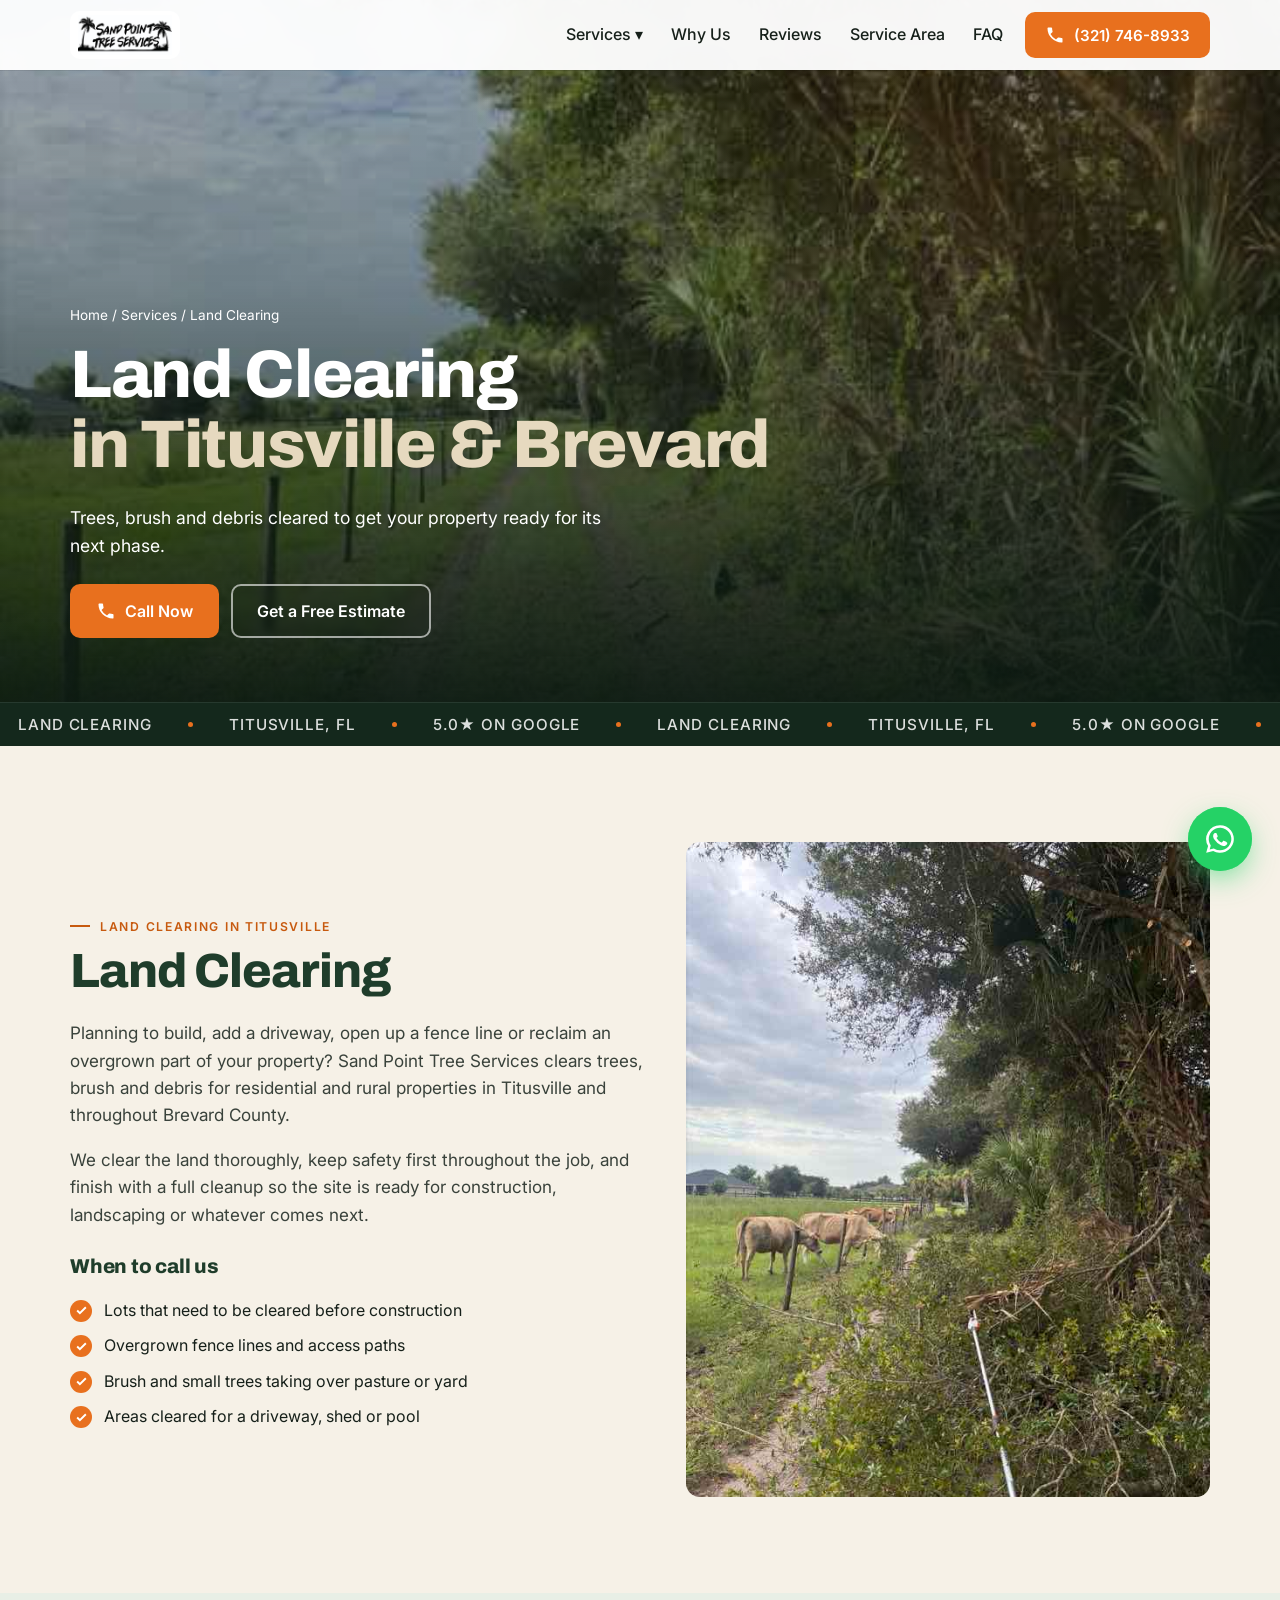
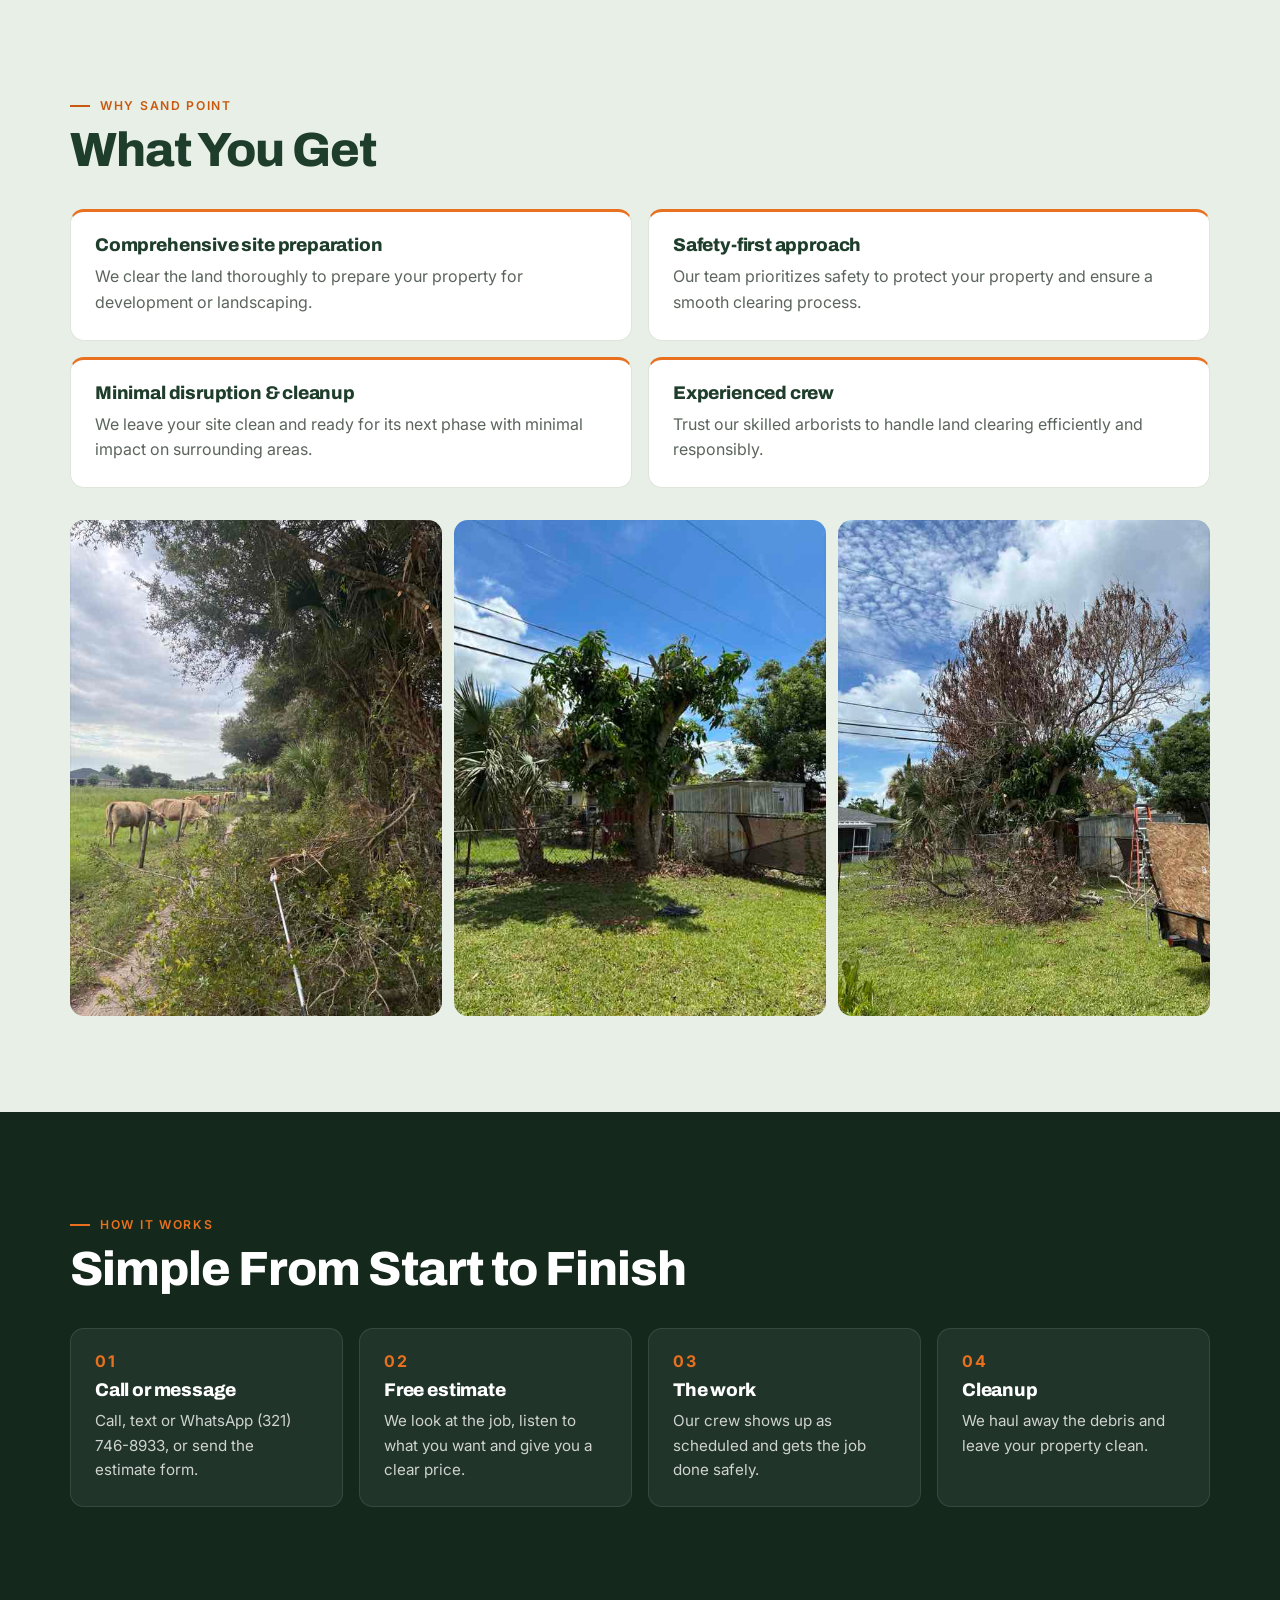
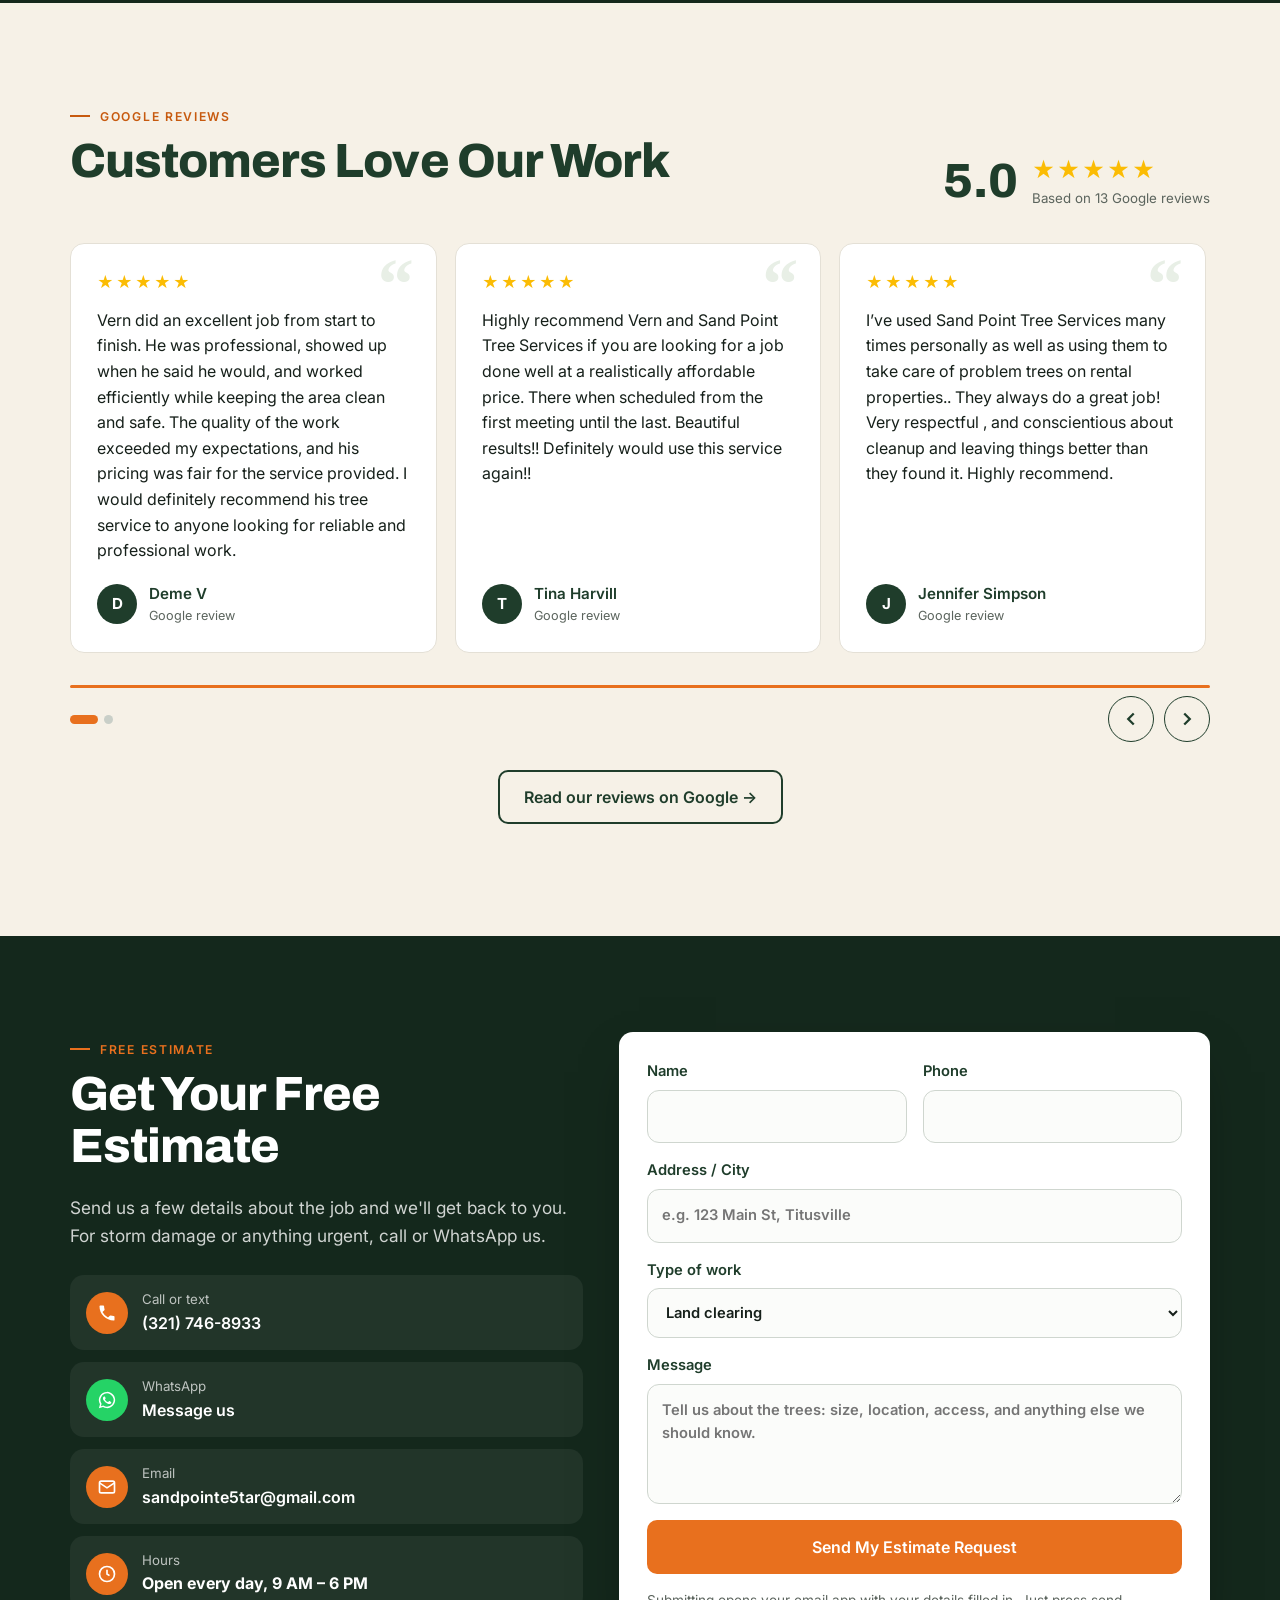
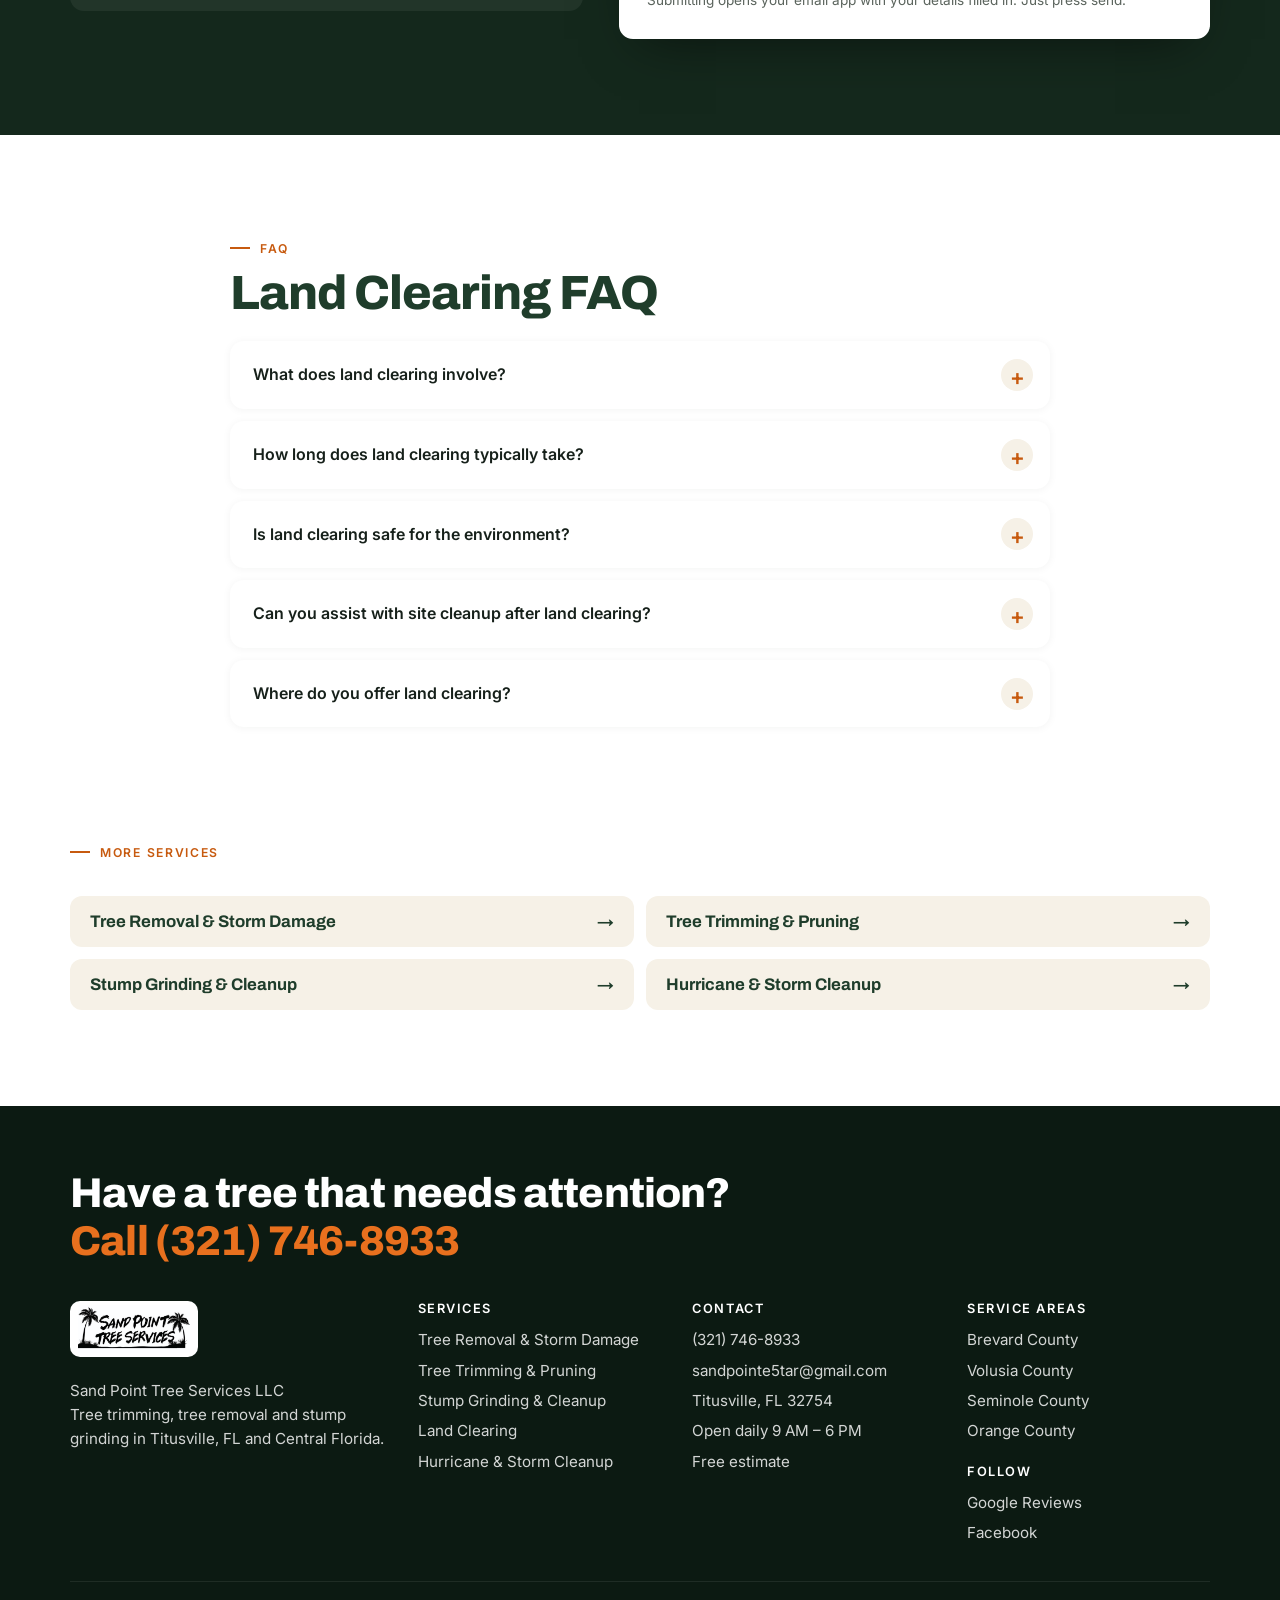
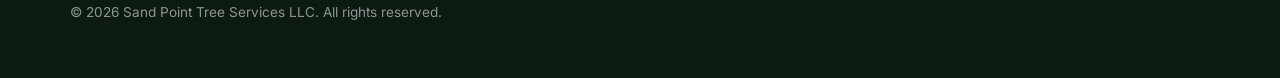
==== commit 2ec4c1e4: "More professional styling and shorter mobile layout Co-Authored-By: Claude Opus 5.5 <noreply@anthrop" ====
--- a/services/land-clearing.html
+++ b/services/land-clearing.html
@@ -15,7 +15,7 @@
 <link rel="icon" href="../img/logo.jpg">
 <link rel="preconnect" href="https://fonts.googleapis.com">
 <link rel="preconnect" href="https://fonts.gstatic.com" crossorigin>
-<link href="https://fonts.googleapis.com/css2?family=Barlow+Condensed:wght@600;700;800&family=Inter:wght@400;500;600;700&display=swap" rel="stylesheet">
+<link href="https://fonts.googleapis.com/css2?family=Archivo:wght@500;600;700;800&family=Inter:wght@400;500;600;700&display=swap" rel="stylesheet">
 <link rel="stylesheet" href="../style.css">
 <link rel="preload" as="image" href="../img/land-clearing.jpg">
 
@@ -182,7 +182,7 @@
 </main>
 <footer>
   <div class="wrap">
-    <p class="foot-big">Got a tree problem?<br><a href="tel:+13217468933">(321) 746-8933</a></p>
+    <p class="foot-big">Have a tree that needs attention?<br><a href="tel:+13217468933">Call (321) 746-8933</a></p>
     <div class="foot-grid">
       <div>
         <span class="logo" style="display:inline-block;margin-bottom:14px"><img src="../img/logo.jpg" alt="Sand Point Tree Services logo" loading="lazy" style="height:48px"></span>
@@ -202,8 +202,8 @@
   </div>
 </footer>
 <a class="wa" href="https://wa.me/13217468933?text=Hi%20Sand%20Point!%20I%27d%20like%20a%20free%20tree%20service%20estimate." target="_blank" rel="noopener" aria-label="Chat with us on WhatsApp">
-  <span class="wa-tip">Need a tree quote? 👋<small>Chat with us on WhatsApp</small></span>
-  <span class="wa-btn"><svg viewBox="0 0 32 32" fill="currentColor" aria-hidden="true"><path d="M16 3a13 13 0 0 0-11.2 19.6L3 29l6.6-1.7A13 13 0 1 0 16 3zm0 23.6a10.6 10.6 0 0 1-5.4-1.5l-.4-.2-3.9 1 1-3.8-.2-.4A10.6 10.6 0 1 1 16 26.6zm5.8-7.9c-.3-.2-1.9-.9-2.2-1s-.5-.2-.7.2-.8 1-1 1.2-.4.2-.7.1a8.7 8.7 0 0 1-4.3-3.8c-.3-.6.3-.5.9-1.7.1-.2 0-.4 0-.5l-1-2.4c-.3-.6-.5-.5-.7-.5h-.6a1.2 1.2 0 0 0-.9.4 3.7 3.7 0 0 0-1.1 2.7 6.4 6.4 0 0 0 1.4 3.4 14.6 14.6 0 0 0 5.6 4.9c2.1.9 2.9 1 3.9.8a3.3 3.3 0 0 0 2.2-1.5 2.7 2.7 0 0 0 .2-1.5c-.1-.2-.3-.3-.6-.4z"/></svg><span class="wa-dot">1</span></span>
+  <span class="wa-tip">Need a tree quote?<small>Chat with us on WhatsApp</small></span>
+  <span class="wa-btn"><svg viewBox="0 0 32 32" fill="currentColor" aria-hidden="true"><path d="M16 3a13 13 0 0 0-11.2 19.6L3 29l6.6-1.7A13 13 0 1 0 16 3zm0 23.6a10.6 10.6 0 0 1-5.4-1.5l-.4-.2-3.9 1 1-3.8-.2-.4A10.6 10.6 0 1 1 16 26.6zm5.8-7.9c-.3-.2-1.9-.9-2.2-1s-.5-.2-.7.2-.8 1-1 1.2-.4.2-.7.1a8.7 8.7 0 0 1-4.3-3.8c-.3-.6.3-.5.9-1.7.1-.2 0-.4 0-.5l-1-2.4c-.3-.6-.5-.5-.7-.5h-.6a1.2 1.2 0 0 0-.9.4 3.7 3.7 0 0 0-1.1 2.7 6.4 6.4 0 0 0 1.4 3.4 14.6 14.6 0 0 0 5.6 4.9c2.1.9 2.9 1 3.9.8a3.3 3.3 0 0 0 2.2-1.5 2.7 2.7 0 0 0 .2-1.5c-.1-.2-.3-.3-.6-.4z"/></svg></span>
 </a>
 <div class="callbar">
   <a class="btn btn-orange" href="tel:+13217468933"><svg viewBox="0 0 24 24" fill="currentColor" aria-hidden="true"><path d="M6.6 10.8a15.1 15.1 0 0 0 6.6 6.6l2.2-2.2a1 1 0 0 1 1-.25 11.4 11.4 0 0 0 3.6.57 1 1 0 0 1 1 1V20a1 1 0 0 1-1 1A17 17 0 0 1 3 4a1 1 0 0 1 1-1h3.5a1 1 0 0 1 1 1c0 1.25.2 2.45.57 3.57a1 1 0 0 1-.25 1L6.6 10.8z"/></svg> Call Now</a>
--- a/style.css
+++ b/style.css
@@ -1,8 +1,8 @@
 :root{
   --green-950:#0c1a12; --green-900:#14281c; --green-800:#1f3d2b; --green-700:#2b5539; --green-100:#e8efe6;
-  --sand:#f6f1e7; --sand-300:#e6d9bf; --orange:#ff7a1a; --orange-700:#d9600a; --wa:#25d366;
-  --ink:#16201a; --muted:#5b645d; --radius:18px;
-  --display:"Barlow Condensed",system-ui,sans-serif; --body:"Inter",system-ui,-apple-system,"Segoe UI",sans-serif;
+  --sand:#f6f1e7; --sand-300:#e6d9bf; --orange:#e8701e; --orange-700:#c75a0f; --wa:#25d366;
+  --ink:#16201a; --muted:#5b645d; --radius:14px;
+  --display:"Archivo",system-ui,sans-serif; --body:"Inter",system-ui,-apple-system,"Segoe UI",sans-serif;
   --ease:cubic-bezier(.22,1,.36,1);
 }
 *{box-sizing:border-box}
@@ -11,25 +11,23 @@
 body{margin:0;font:16px/1.6 var(--body);color:var(--ink);background:var(--sand)}
 img{max-width:100%;display:block}
 a{color:inherit}
-h1,h2,h3{font-family:var(--display);line-height:.98;margin:0 0 .4em;letter-spacing:.2px;text-transform:uppercase}
-h2{font-size:clamp(2.4rem,7vw,4.4rem);color:var(--green-800)}
-h3{font-size:1.65rem}
+h1,h2,h3{font-family:var(--display);font-weight:800;line-height:1.08;margin:0 0 .45em;letter-spacing:-.02em}
+h2{font-size:clamp(1.85rem,4.6vw,3rem);color:var(--green-800)}
+h3{font-size:1.25rem;letter-spacing:-.01em}
 p{margin:0 0 1em}
 .wrap{max-width:1180px;margin:0 auto;padding:0 20px}
-section{padding:84px 0;position:relative}
-.eyebrow{display:inline-flex;align-items:center;gap:10px;font:700 .78rem var(--body);letter-spacing:.18em;text-transform:uppercase;color:var(--orange-700);margin-bottom:12px}
-.eyebrow::before{content:"";width:28px;height:2px;background:currentColor}
-.lead{font-size:1.12rem;color:var(--muted);max-width:640px}
+section{padding:96px 0;position:relative}
+@media(max-width:759px){section{padding:56px 0}}
+.eyebrow{display:inline-flex;align-items:center;gap:10px;font:600 .76rem var(--body);letter-spacing:.14em;text-transform:uppercase;color:var(--orange-700);margin-bottom:12px}
+.eyebrow::before{content:"";width:20px;height:2px;background:currentColor}
+.lead{font-size:1.08rem;color:var(--muted);max-width:640px}
 .hl{color:var(--orange)}
-.btn{position:relative;overflow:hidden;display:inline-flex;align-items:center;justify-content:center;gap:9px;padding:16px 26px;border-radius:999px;font:700 1.03rem var(--body);text-decoration:none;border:2px solid transparent;cursor:pointer;transition:transform .2s var(--ease),background .2s,box-shadow .2s}
-.btn:hover{transform:translateY(-2px)}
+.btn{position:relative;overflow:hidden;display:inline-flex;align-items:center;justify-content:center;gap:9px;padding:15px 24px;border-radius:10px;font:600 1rem var(--body);text-decoration:none;border:2px solid transparent;cursor:pointer;transition:transform .2s var(--ease),background .2s,box-shadow .2s}
 .btn:active{transform:scale(.97)}
 .btn svg{width:20px;height:20px;flex:none}
-.btn-orange{background:var(--orange);color:#fff;box-shadow:0 8px 24px -8px rgba(255,122,26,.7)}
+.btn-orange{background:var(--orange);color:#fff}
 .btn-orange:hover{background:var(--orange-700)}
-.btn-orange::after{content:"";position:absolute;top:0;left:-60%;width:40%;height:100%;background:linear-gradient(100deg,transparent,rgba(255,255,255,.45),transparent);transform:skewX(-20deg);animation:shine 3.6s 2s infinite}
-@keyframes shine{0%{left:-60%}30%,100%{left:130%}}
-.btn-ghost{border-color:rgba(255,255,255,.8);color:#fff;backdrop-filter:blur(4px)}
+.btn-ghost{border-color:rgba(255,255,255,.6);color:#fff;backdrop-filter:blur(4px)}
 .btn-ghost:hover{background:rgba(255,255,255,.14)}
 .btn-outline{border-color:var(--green-800);color:var(--green-800)}
 .btn-outline:hover{background:var(--green-800);color:#fff}
@@ -43,7 +41,7 @@
 .logo img{height:40px;width:auto}
 .menu{display:flex;align-items:center;gap:10px}
 .menu ul{display:none;list-style:none;margin:0;padding:0;gap:4px;font-weight:600}
-.menu ul a{text-decoration:none;padding:8px 12px;border-radius:999px;color:#fff;transition:background .2s}
+.menu ul a{text-decoration:none;padding:8px 12px;border-radius:8px;font-weight:500;color:#fff;transition:background .2s}
 header.solid .menu ul a,body.page .menu ul a{color:var(--ink)}
 .menu ul a:hover{background:rgba(127,127,127,.15)}
 .has-sub{position:relative}
@@ -57,7 +55,7 @@
 @media(min-width:960px){.menu ul{display:flex}.burger{display:none}.nav .call-btn{display:inline-flex}}
 .drawer{position:fixed;inset:0;z-index:70;background:var(--green-900);color:#fff;padding:90px 28px 40px;transform:translateY(-100%);transition:transform .5s var(--ease);overflow:auto}
 .drawer.open{transform:none}
-.drawer a{display:block;font:700 2.1rem/1.25 var(--display);text-transform:uppercase;text-decoration:none;padding:6px 0}
+.drawer a{display:block;font:700 1.6rem/1.3 var(--display);letter-spacing:-.01em;text-decoration:none;padding:6px 0}
 .drawer .small a{font:500 1.05rem var(--body);opacity:.85;padding:5px 0 5px 14px}
 .drawer .close{position:absolute;top:14px;right:18px;background:none;border:0;color:#fff;font-size:2.4rem;cursor:pointer}
 
@@ -67,20 +65,20 @@
 @keyframes kenburns{from{transform:scale(1.18)}to{transform:scale(1)}}
 .hero::after{content:"";position:absolute;inset:0;background:linear-gradient(180deg,rgba(12,26,18,.35) 0%,rgba(12,26,18,.45) 40%,rgba(12,26,18,.96) 100%),radial-gradient(circle at 80% 20%,rgba(255,122,26,.18),transparent 50%)}
 .hero .wrap{position:relative;z-index:1;padding-top:120px;padding-bottom:64px;width:100%}
-.hero h1{font-size:clamp(3.2rem,12.5vw,7.6rem);max-width:980px;margin-bottom:.25em}
+.hero h1{font-size:clamp(2.4rem,8vw,4.8rem);max-width:900px;margin-bottom:.35em;line-height:1.04}
 .hero h1 .line{display:block;overflow:hidden}
 .hero h1 .line>span{display:inline-block;transform:translateY(105%);transition:transform 1s var(--ease)}
 .hero h1 .line:nth-child(2)>span{transition-delay:.12s}
 .hero h1 .line:nth-child(3)>span{transition-delay:.24s}
 .ready .hero h1 .line>span{transform:none}
-.hero h1 .outline{color:transparent;-webkit-text-stroke:2px var(--sand-300)}
-.hero p{font-size:1.15rem;max-width:560px;opacity:.95}
+.hero h1 .outline{color:var(--sand-300)}
+.hero p{font-size:1.1rem;max-width:560px;opacity:.9}
 .fade-up{opacity:0;transform:translateY(24px);transition:opacity .9s var(--ease) .45s,transform .9s var(--ease) .45s}
 .ready .fade-up{opacity:1;transform:none}
 .cta-row{display:flex;flex-wrap:wrap;gap:12px;margin-top:24px}
 .cta-row .btn{flex:1 1 220px}
 @media(min-width:600px){.cta-row .btn{flex:0 0 auto}}
-.rating-pill{display:inline-flex;align-items:center;gap:10px;background:rgba(255,255,255,.12);border:1px solid rgba(255,255,255,.2);backdrop-filter:blur(8px);padding:8px 16px;border-radius:999px;font-weight:600;font-size:.95rem;margin-bottom:22px;text-decoration:none}
+.rating-pill{display:inline-flex;align-items:center;gap:10px;background:rgba(255,255,255,.1);border:1px solid rgba(255,255,255,.18);backdrop-filter:blur(8px);padding:7px 14px;border-radius:8px;font-weight:500;font-size:.9rem;margin-bottom:20px;text-decoration:none}
 .rating-pill img{width:18px;height:18px}
 .stars{color:#fbbc04;letter-spacing:2px}
 .scroll-hint{position:absolute;right:24px;bottom:28px;z-index:1;display:none;writing-mode:vertical-rl;font-size:.75rem;letter-spacing:.3em;text-transform:uppercase;opacity:.7}
@@ -90,23 +88,23 @@
 
 /* page hero (service pages) */
 .page-hero{min-height:78svh}
-.page-hero h1{font-size:clamp(2.8rem,10vw,6rem)}
+.page-hero h1{font-size:clamp(2.2rem,7vw,4.2rem)}
 .crumbs{font-size:.85rem;opacity:.8;margin-bottom:14px}
 .crumbs a{text-decoration:none}
 .crumbs a:hover{text-decoration:underline}
 
 /* ---------- ticker ---------- */
-.ticker{background:var(--orange);color:#fff;overflow:hidden;padding:16px 0;transform:rotate(-1.6deg) scale(1.04);margin:-18px 0 0;position:relative;z-index:2;box-shadow:0 12px 30px -12px rgba(0,0,0,.35)}
-.ticker-track{display:flex;width:max-content;animation:ticker 32s linear infinite}
-.ticker span{font:800 clamp(1.4rem,4vw,2.1rem)/1 var(--display);text-transform:uppercase;white-space:nowrap;padding:0 22px;display:flex;align-items:center;gap:44px}
-.ticker span::after{content:"✸";font-size:.8em;opacity:.8}
+.ticker{background:var(--green-900);color:rgba(255,255,255,.85);overflow:hidden;padding:14px 0;position:relative;z-index:2;border-top:1px solid rgba(255,255,255,.08)}
+.ticker-track{display:flex;width:max-content;animation:ticker 60s linear infinite}
+.ticker span{font:500 .95rem/1 var(--body);letter-spacing:.06em;text-transform:uppercase;white-space:nowrap;padding:0 18px;display:flex;align-items:center;gap:36px}
+.ticker span::after{content:"";width:5px;height:5px;border-radius:50%;background:var(--orange)}
 @keyframes ticker{to{transform:translateX(-50%)}}
 
 /* ---------- stats ---------- */
 .stats{display:grid;grid-template-columns:repeat(2,1fr);gap:14px;margin-top:10px}
 @media(min-width:800px){.stats{grid-template-columns:repeat(4,1fr)}}
-.stat{background:#fff;border-radius:var(--radius);padding:22px 20px;box-shadow:0 2px 14px rgba(20,40,28,.06)}
-.stat b{display:block;font:800 clamp(2.6rem,7vw,3.6rem)/1 var(--display);color:var(--green-800)}
+.stat{background:#fff;border-radius:var(--radius);padding:20px;border:1px solid #e4e0d6}
+.stat b{display:block;font:800 clamp(2rem,6vw,2.8rem)/1.1 var(--display);letter-spacing:-.02em;color:var(--green-800)}
 .stat>span{color:var(--muted);font-size:.92rem}
 
 /* ---------- services ---------- */
@@ -117,19 +115,20 @@
 .svc img{position:absolute;inset:0;width:100%;height:100%;object-fit:cover;transition:transform .9s var(--ease);z-index:-2}
 .svc::before{content:"";position:absolute;inset:0;background:linear-gradient(180deg,rgba(12,26,18,.05) 25%,rgba(12,26,18,.92) 85%);z-index:-1;transition:background .4s}
 .svc:hover img{transform:scale(1.08)}
-.svc .num{position:absolute;top:18px;left:20px;font:800 1rem var(--display);letter-spacing:.1em;background:rgba(255,255,255,.16);backdrop-filter:blur(6px);padding:4px 10px;border-radius:999px}
+.svc .num{display:none}
 .svc .body{position:absolute;left:0;right:0;bottom:0;padding:24px}
-.svc h3{font-size:2rem;margin-bottom:.25em}
+.svc h3{font-size:1.45rem;margin-bottom:.3em}
 .svc p{margin:0;color:rgba(255,255,255,.85);font-size:.97rem}
-.svc .more{display:inline-flex;align-items:center;gap:8px;margin-top:14px;font-weight:700;color:var(--orange)}
+.svc .more{display:inline-flex;align-items:center;gap:8px;margin-top:12px;font-weight:600;color:#fff;border-bottom:2px solid var(--orange);padding-bottom:2px}
 .svc .more i{display:inline-block;transition:transform .3s var(--ease);font-style:normal}
 .svc:hover .more i{transform:translateX(6px)}
-.svc-cta{background:var(--orange);display:flex;flex-direction:column;justify-content:flex-end;padding:28px;min-height:400px;border-radius:var(--radius);color:#fff}
-.svc-cta h3{font-size:2.4rem}
-.svc-cta .btn{background:#fff;color:var(--orange-700);align-self:flex-start}
+.svc-cta{background:var(--green-800);display:flex;flex-direction:column;justify-content:flex-end;padding:28px;min-height:400px;border-radius:var(--radius);color:#fff}
+.svc-cta h3{font-size:1.6rem}
+.svc-cta p{color:rgba(255,255,255,.8)}
+.svc-cta .btn{background:var(--orange);color:#fff;align-self:flex-start}
 
 /* ---------- why ---------- */
-.why{background:var(--green-900);color:#fff;clip-path:polygon(0 3vw,100% 0,100% calc(100% - 3vw),0 100%);padding:120px 0}
+.why{background:var(--green-900);color:#fff}
 .why h2{color:#fff}
 .why .lead{color:rgba(255,255,255,.8)}
 .why .eyebrow{color:var(--orange)}
@@ -137,33 +136,31 @@
 @media(min-width:900px){.why-grid{grid-template-columns:1.05fr 1fr}}
 .why-list{list-style:none;padding:0;margin:28px 0 0;display:grid;gap:14px}
 .why-list li{display:flex;gap:16px;padding:16px;border-radius:14px;background:rgba(255,255,255,.05);border:1px solid rgba(255,255,255,.08);transition:background .3s,transform .3s var(--ease)}
-.why-list li:hover{background:rgba(255,255,255,.09);transform:translateX(6px)}
-.why-list .ico{flex:none;width:44px;height:44px;border-radius:12px;background:var(--orange);display:grid;place-items:center}
+.why-list .ico{flex:none;width:42px;height:42px;border-radius:10px;background:rgba(232,112,30,.15);color:var(--orange);display:grid;place-items:center}
 .why-list svg{width:22px;height:22px}
-.why-list strong{display:block;font:700 1.4rem/1.1 var(--display);text-transform:uppercase;letter-spacing:.3px;margin-bottom:3px}
+.why-list strong{display:block;font:700 1.08rem/1.25 var(--display);margin-bottom:3px}
 .why-list span{color:rgba(255,255,255,.78);font-size:.95rem}
 .why-photos{position:relative;display:grid;grid-template-columns:1fr 1fr;gap:12px}
 .why-photos img{border-radius:var(--radius);object-fit:cover;width:100%;height:100%}
 .why-photos img:first-child{grid-column:1/-1;aspect-ratio:16/10;object-position:50% 35%}
 .why-photos img:not(:first-child){aspect-ratio:3/4}
-.badge{position:absolute;top:-22px;right:-8px;width:120px;height:120px;border-radius:50%;background:var(--orange);display:grid;place-items:center;text-align:center;font:800 1rem/1 var(--display);text-transform:uppercase;box-shadow:0 10px 30px -10px rgba(0,0,0,.5)}
-.badge b{font-size:2.2rem;display:block}
-.badge svg{position:absolute;inset:0;animation:spin 14s linear infinite}
-@keyframes spin{to{transform:rotate(360deg)}}
+.badge{position:absolute;left:16px;top:16px;background:#fff;color:var(--ink);border-radius:12px;padding:12px 16px;display:flex;align-items:center;gap:12px;box-shadow:0 12px 30px -12px rgba(0,0,0,.45);font-size:.85rem;line-height:1.3}
+.badge b{font:800 1.9rem/1 var(--display);color:var(--green-800)}
+.badge small{display:block;color:var(--muted)}
 
 /* ---------- reviews carousel ---------- */
 .rev-head{display:flex;flex-wrap:wrap;align-items:flex-end;justify-content:space-between;gap:20px;margin-bottom:28px}
 .score{display:flex;align-items:center;gap:14px}
-.score b{font:800 4rem/1 var(--display);color:var(--green-800)}
+.score b{font:800 3rem/1 var(--display);color:var(--green-800)}
 .score .stars{font-size:1.4rem}
 .score small{display:block;color:var(--muted)}
 .carousel{position:relative}
 .track{display:flex;gap:18px;overflow-x:auto;scroll-snap-type:x mandatory;scroll-behavior:smooth;padding:6px 2px 18px;scrollbar-width:none}
 .track::-webkit-scrollbar{display:none}
-.review{flex:0 0 88%;scroll-snap-align:start;background:#fff;border-radius:var(--radius);padding:28px;margin:0;box-shadow:0 4px 20px rgba(20,40,28,.07);display:flex;flex-direction:column;position:relative}
+.review{flex:0 0 88%;scroll-snap-align:start;background:#fff;border-radius:var(--radius);padding:26px;margin:0;border:1px solid #e4e0d6;display:flex;flex-direction:column;position:relative}
 @media(min-width:700px){.review{flex-basis:calc(50% - 9px)}}
 @media(min-width:1050px){.review{flex-basis:calc(33.333% - 12px)}}
-.review::before{content:"“";position:absolute;top:-6px;right:20px;font:800 7rem/1 var(--display);color:var(--green-100)}
+.review::before{content:"“";position:absolute;top:4px;right:22px;font:700 4.5rem/1 Georgia,serif;color:var(--green-100)}
 .review blockquote{margin:12px 0 18px;font-size:1rem;flex:1;position:relative}
 .review figcaption{display:flex;align-items:center;gap:12px;font-weight:600;color:var(--green-800);font-size:.95rem}
 .review figcaption i{width:40px;height:40px;border-radius:50%;background:var(--green-800);color:#fff;display:grid;place-items:center;font-style:normal;font-weight:700}
@@ -171,7 +168,7 @@
 .car-ctrl{display:flex;align-items:center;justify-content:space-between;gap:16px;margin-top:8px}
 .arrows{display:flex;gap:10px}
 @media(max-width:959px){.car-ctrl{flex-direction:row-reverse;justify-content:flex-end}}
-.arrow{width:52px;height:52px;border-radius:50%;border:2px solid var(--green-800);background:transparent;color:var(--green-800);display:grid;place-items:center;cursor:pointer;transition:background .2s,color .2s,transform .2s}
+.arrow{width:46px;height:46px;border-radius:50%;border:1.5px solid var(--green-800);background:transparent;color:var(--green-800);display:grid;place-items:center;cursor:pointer;transition:background .2s,color .2s,transform .2s}
 .arrow:hover{background:var(--green-800);color:#fff}
 .arrow:active{transform:scale(.92)}
 .arrow svg{width:22px;height:22px}
@@ -195,10 +192,10 @@
 @media(min-width:700px){.counties{grid-template-columns:repeat(2,1fr)}}
 @media(min-width:1000px){.counties{grid-template-columns:repeat(4,1fr)}}
 .county{background:#fff;border-radius:var(--radius);padding:24px;position:relative;overflow:hidden;transition:transform .3s var(--ease),box-shadow .3s}
-.county:hover{transform:translateY(-6px);box-shadow:0 18px 40px -18px rgba(20,40,28,.35)}
+.county:hover{box-shadow:0 18px 40px -18px rgba(20,40,28,.3)}
 .county::after{content:"";position:absolute;left:0;top:0;height:5px;width:100%;background:linear-gradient(90deg,var(--green-700),var(--orange));transform:scaleX(.25);transform-origin:left;transition:transform .5s var(--ease)}
 .county:hover::after{transform:none}
-.county h3{font-size:1.6rem;color:var(--green-800)}
+.county h3{font-size:1.15rem;color:var(--green-800)}
 .county ul{margin:0;padding:0;list-style:none;color:var(--muted);display:flex;flex-wrap:wrap;gap:6px}
 .county li{background:var(--sand);border-radius:999px;padding:4px 12px;font-size:.88rem}
 
@@ -227,7 +224,7 @@
 /* ---------- faq ---------- */
 .faq{max-width:860px}
 details{background:#fff;border-radius:14px;margin-bottom:12px;box-shadow:0 1px 8px rgba(20,40,28,.05);border:1px solid transparent;transition:border-color .3s}
-details[open]{border-color:var(--orange)}
+details[open]{border-color:#e4e0d6}
 summary{cursor:pointer;list-style:none;padding:20px 60px 20px 22px;font-weight:600;position:relative}
 summary::-webkit-details-marker{display:none}
 summary::after{content:"+";position:absolute;right:16px;top:50%;width:32px;height:32px;margin-top:-16px;border-radius:50%;background:var(--sand);display:grid;place-items:center;font-size:1.4rem;color:var(--orange-700);transition:transform .3s var(--ease),background .3s}
@@ -244,32 +241,31 @@
 .checks li::before{content:"";flex:none;width:22px;height:22px;margin-top:2px;border-radius:50%;background:var(--orange) url("data:image/svg+xml,%3Csvg xmlns='http://www.w3.org/2000/svg' viewBox='0 0 24 24' fill='none' stroke='white' stroke-width='3.5'%3E%3Cpath d='M20 6 9 17l-5-5'/%3E%3C/svg%3E") center/13px no-repeat}
 .benefits{display:grid;gap:16px;margin-top:32px}
 @media(min-width:760px){.benefits{grid-template-columns:repeat(2,1fr)}}
-.benefit{background:#fff;border-radius:var(--radius);padding:26px;border-left:5px solid var(--orange);transition:transform .3s var(--ease)}
-.benefit:hover{transform:translateY(-4px)}
-.benefit h3{color:var(--green-800);font-size:1.5rem}
+.benefit{background:#fff;border-radius:var(--radius);padding:24px;border:1px solid #dfe5dc;border-top:3px solid var(--orange)}
+.benefit h3{color:var(--green-800);font-size:1.15rem}
 .benefit p{margin:0;color:var(--muted)}
 .steps{display:grid;gap:16px;margin-top:32px;counter-reset:s}
 @media(min-width:800px){.steps{grid-template-columns:repeat(4,1fr)}}
 .step{counter-increment:s;padding:24px;border-radius:var(--radius);background:rgba(255,255,255,.06);border:1px solid rgba(255,255,255,.1)}
-.step::before{content:"0" counter(s);display:block;font:800 2.6rem/1 var(--display);color:var(--orange);margin-bottom:10px}
-.step h3{font-size:1.35rem}
+.step::before{content:"0" counter(s);display:block;font:700 1rem/1 var(--body);letter-spacing:.1em;color:var(--orange);margin-bottom:12px}
+.step h3{font-size:1.15rem}
 .step p{margin:0;color:rgba(255,255,255,.78);font-size:.95rem}
 .photo-row{display:grid;grid-template-columns:repeat(2,1fr);gap:12px;margin-top:32px}
 @media(min-width:800px){.photo-row{grid-template-columns:repeat(3,1fr)}}
 .photo-row img{border-radius:14px;aspect-ratio:3/4;object-fit:cover;width:100%}
 .others{display:grid;gap:12px;margin-top:24px}
 @media(min-width:700px){.others{grid-template-columns:repeat(2,1fr)}}
-.others a{display:flex;justify-content:space-between;align-items:center;padding:18px 22px;background:#fff;border-radius:14px;text-decoration:none;font:700 1.35rem var(--display);text-transform:uppercase;color:var(--green-800);transition:background .2s,color .2s}
+.others a{display:flex;justify-content:space-between;align-items:center;padding:16px 20px;background:var(--sand);border-radius:12px;text-decoration:none;font:700 1.05rem var(--display);color:var(--green-800);transition:background .2s,color .2s}
 .others a:hover{background:var(--green-800);color:#fff}
 
 /* ---------- footer ---------- */
 footer{background:var(--green-950);color:rgba(255,255,255,.82);padding:64px 0 120px;font-size:.95rem}
 @media(min-width:960px){footer{padding-bottom:40px}}
-.foot-big{font:800 clamp(2.6rem,9vw,6rem)/.95 var(--display);text-transform:uppercase;color:#fff;margin:0 0 36px}
+.foot-big{font:800 clamp(1.6rem,4.5vw,2.6rem)/1.15 var(--display);letter-spacing:-.02em;color:#fff;margin:0 0 36px}
 .foot-big a{color:var(--orange);text-decoration:none}
 .foot-grid{display:grid;gap:32px}
 @media(min-width:800px){.foot-grid{grid-template-columns:1.3fr 1fr 1fr 1fr}}
-footer h4{font:700 1.2rem var(--display);text-transform:uppercase;color:#fff;margin:0 0 12px;letter-spacing:.5px}
+footer h4{font:600 .8rem var(--body);text-transform:uppercase;color:#fff;margin:0 0 12px;letter-spacing:.12em}
 footer ul{list-style:none;padding:0;margin:0;display:grid;gap:6px}
 footer a{text-decoration:none}
 footer a:hover{color:#fff;text-decoration:underline}
@@ -287,12 +283,10 @@
 .wa-btn{position:relative;width:64px;height:64px;border-radius:50%;background:var(--wa);display:grid;place-items:center;box-shadow:0 10px 30px -6px rgba(37,211,102,.7);animation:wiggle 5s 3s infinite;transition:transform .25s var(--ease)}
 .wa:hover .wa-btn{transform:scale(1.1)}
 .wa-btn svg{width:34px;height:34px;color:#fff;position:relative;z-index:1}
-.wa-btn::before,.wa-btn::after{content:"";position:absolute;inset:0;border-radius:50%;background:var(--wa);opacity:.6;animation:ring 2.4s infinite}
-.wa-btn::after{animation-delay:1.2s}
+.wa-btn::before{content:"";position:absolute;inset:0;border-radius:50%;background:var(--wa);opacity:.6;animation:ring 2.4s infinite}
 @keyframes ring{0%{transform:scale(1);opacity:.55}100%{transform:scale(1.9);opacity:0}}
-@keyframes wiggle{0%,86%,100%{transform:rotate(0)}88%{transform:rotate(-14deg)}90%{transform:rotate(12deg)}92%{transform:rotate(-10deg)}94%{transform:rotate(8deg)}96%{transform:rotate(0)}}
-.wa-dot{position:absolute;top:2px;right:2px;width:16px;height:16px;border-radius:50%;background:var(--orange);border:2px solid #fff;z-index:2;font:700 .6rem/12px var(--body);color:#fff;text-align:center}
-.wa-tip{background:#fff;color:var(--ink);padding:12px 16px;border-radius:16px 16px 4px 16px;box-shadow:0 10px 30px -10px rgba(0,0,0,.35);font-size:.92rem;font-weight:600;max-width:210px;opacity:0;transform:translateX(12px) scale(.9);transform-origin:right;transition:.45s var(--ease);pointer-events:none}
+@keyframes wiggle{0%,90%,100%{transform:rotate(0)}92%{transform:rotate(-10deg)}94%{transform:rotate(8deg)}96%{transform:rotate(-4deg)}98%{transform:rotate(0)}}
+.wa-tip{background:#fff;color:var(--ink);padding:11px 15px;border-radius:12px 12px 4px 12px;box-shadow:0 10px 30px -10px rgba(0,0,0,.35);font-size:.92rem;font-weight:600;max-width:210px;opacity:0;transform:translateX(12px) scale(.9);transform-origin:right;transition:.45s var(--ease);pointer-events:none}
 .wa-tip small{display:block;font-weight:400;color:var(--muted);font-size:.8rem}
 .wa.tip .wa-tip,.wa:hover .wa-tip{opacity:1;transform:none}
 
@@ -317,9 +311,13 @@
 .intro-brand .logo img{height:clamp(70px,14vw,120px)}
 .intro-brand p{font:700 clamp(1rem,3vw,1.3rem) var(--display);letter-spacing:.35em;text-transform:uppercase;margin-top:18px;opacity:.8}
 .cut{position:absolute;left:0;top:50%;height:3px;width:100%;margin-top:-1.5px;background:linear-gradient(90deg,#ffb36b,var(--orange));box-shadow:0 0 18px 4px rgba(255,122,26,.8);transform:scaleX(0);transform-origin:left;z-index:3}
-.saw{position:absolute;top:50%;left:0;width:clamp(280px,48vw,460px);transform:translate(-110%,-50%);z-index:4;filter:drop-shadow(0 12px 18px rgba(0,0,0,.5))}
-.saw .chain{animation:chain .12s linear infinite}
-@keyframes chain{to{stroke-dashoffset:-12}}
+.saw{position:absolute;top:50%;left:0;width:clamp(300px,52vw,500px);transform:translate(-110%,-50%);z-index:4;filter:drop-shadow(0 12px 18px rgba(0,0,0,.5))}
+.saw .chain{animation:chain .3s linear infinite}
+@keyframes chain{to{stroke-dashoffset:-30}}
+.saw .smoke circle{fill:#bfb8aa;transform-box:fill-box;transform-origin:center;animation:puff 1s ease-out infinite}
+.saw .smoke circle:nth-child(2){animation-delay:.33s}
+.saw .smoke circle:nth-child(3){animation-delay:.66s}
+@keyframes puff{0%{transform:translate(0,0) scale(.4);opacity:.75}100%{transform:translate(-70px,-30px) scale(2.4);opacity:0}}
 .saw-body{animation:buzz .07s linear infinite alternate}
 @keyframes buzz{from{transform:translateY(-1px)}to{transform:translateY(1px)}}
 .chip{position:absolute;width:6px;height:4px;border-radius:2px;background:#e6c48a;z-index:5;pointer-events:none;animation:chip .9s ease-out forwards}
@@ -335,3 +333,44 @@
   *,*::before,*::after{animation:none!important;transition:none!important}
   .reveal,.fade-up,.hero h1 .line>span{opacity:1;transform:none}
 }
+
+/* ---------- compact mobile layout ---------- */
+@media(max-width:759px){
+  .svc-list{display:flex;overflow-x:auto;scroll-snap-type:x mandatory;gap:12px;margin:24px -20px 0;padding:0 20px 8px;scrollbar-width:none}
+  .svc-list::-webkit-scrollbar{display:none}
+  .svc,.svc-cta{flex:0 0 80%;min-height:330px;scroll-snap-align:center}
+  .svc-list .reveal,.photo-row .reveal{opacity:1;transform:none}
+  .why-photos img:not(:first-child){display:none}
+  .why-list{margin-top:20px;gap:10px}
+  .why-list li{padding:12px}
+  .why-list span{font-size:.9rem}
+  .stats{gap:10px}
+  .stat{padding:16px}
+  .review{padding:22px}
+  .review blockquote{font-size:.95rem}
+  .gallery{margin-top:28px}
+  .gallery img{height:190px}
+  .area{margin-top:56px!important}
+  .counties{grid-template-columns:1fr 1fr;gap:10px;margin-top:22px}
+  .county{padding:16px}
+  .county li{font-size:.76rem;padding:3px 9px}
+  .estimate .contact-list{display:none}
+  form{padding:20px;gap:12px}
+  textarea{min-height:90px}
+  summary{padding:16px 52px 16px 18px}
+  details p{padding:0 18px 16px}
+  footer{padding-top:48px}
+  .foot-big{margin-bottom:24px}
+  .foot-grid{grid-template-columns:1fr 1fr;gap:24px}
+  .foot-grid>div:first-child{grid-column:1/-1}
+  .split img{display:none}
+  .benefits{gap:10px;margin-top:22px}
+  .benefit{padding:18px}
+  .photo-row{display:flex;overflow-x:auto;scroll-snap-type:x mandatory;margin:22px -20px 0;padding:0 20px;scrollbar-width:none}
+  .photo-row img{flex:0 0 62%;scroll-snap-align:center}
+  .steps{grid-template-columns:1fr 1fr;gap:10px;margin-top:22px}
+  .step{padding:16px}
+  .step p{font-size:.86rem}
+  .others{gap:8px}
+  .others a{padding:13px 16px}
+}
